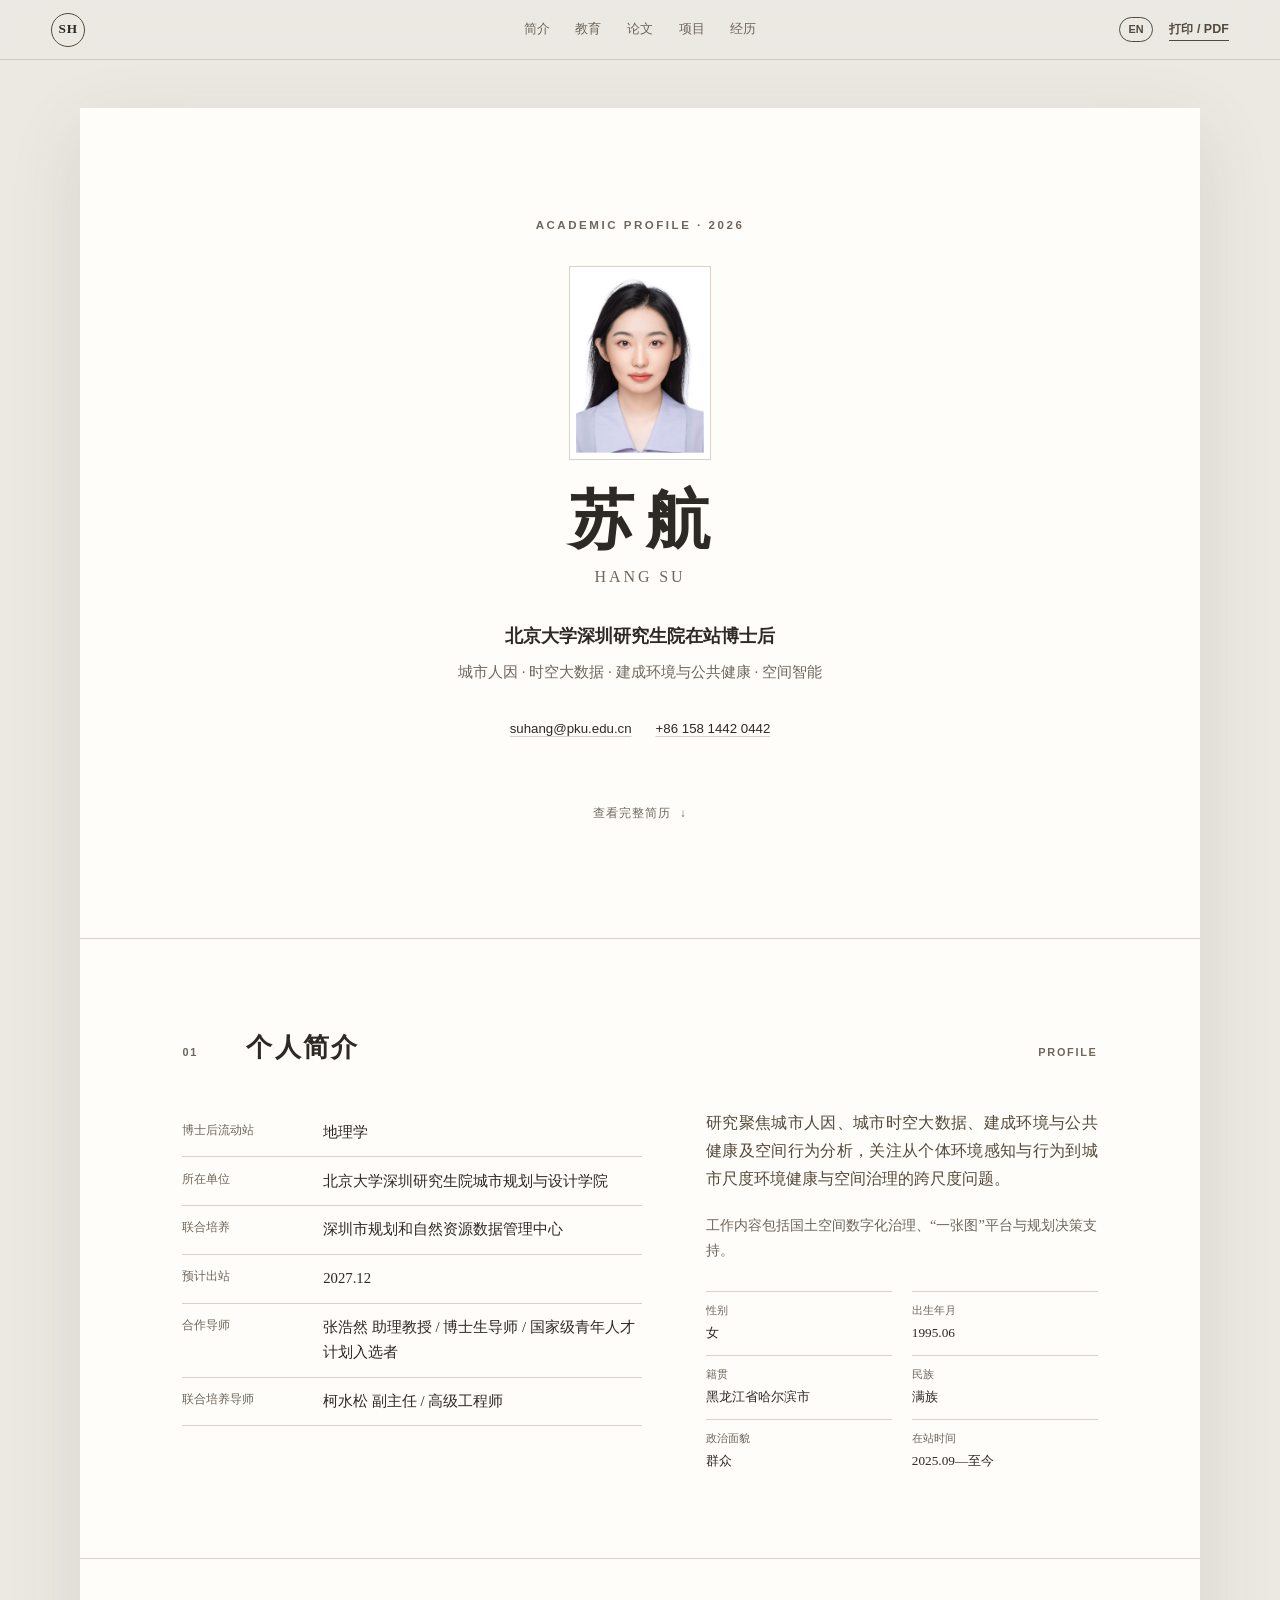
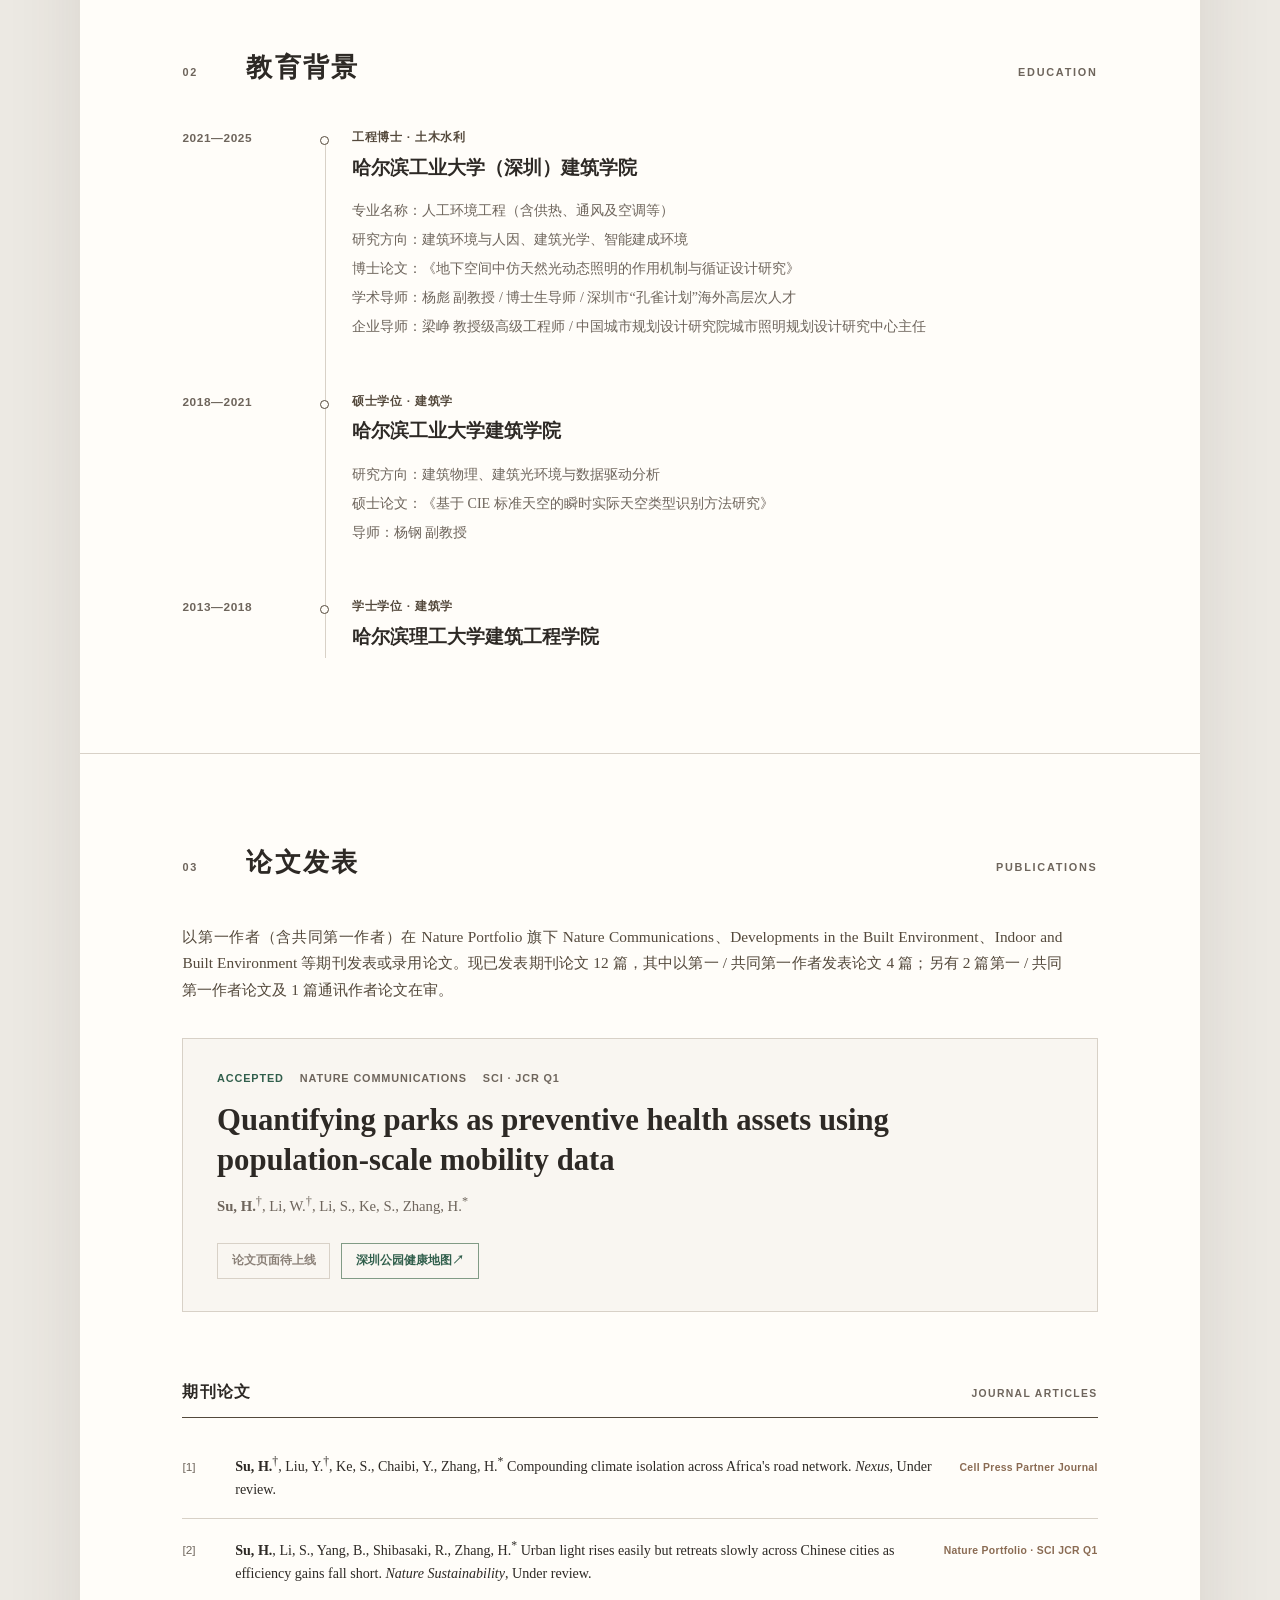
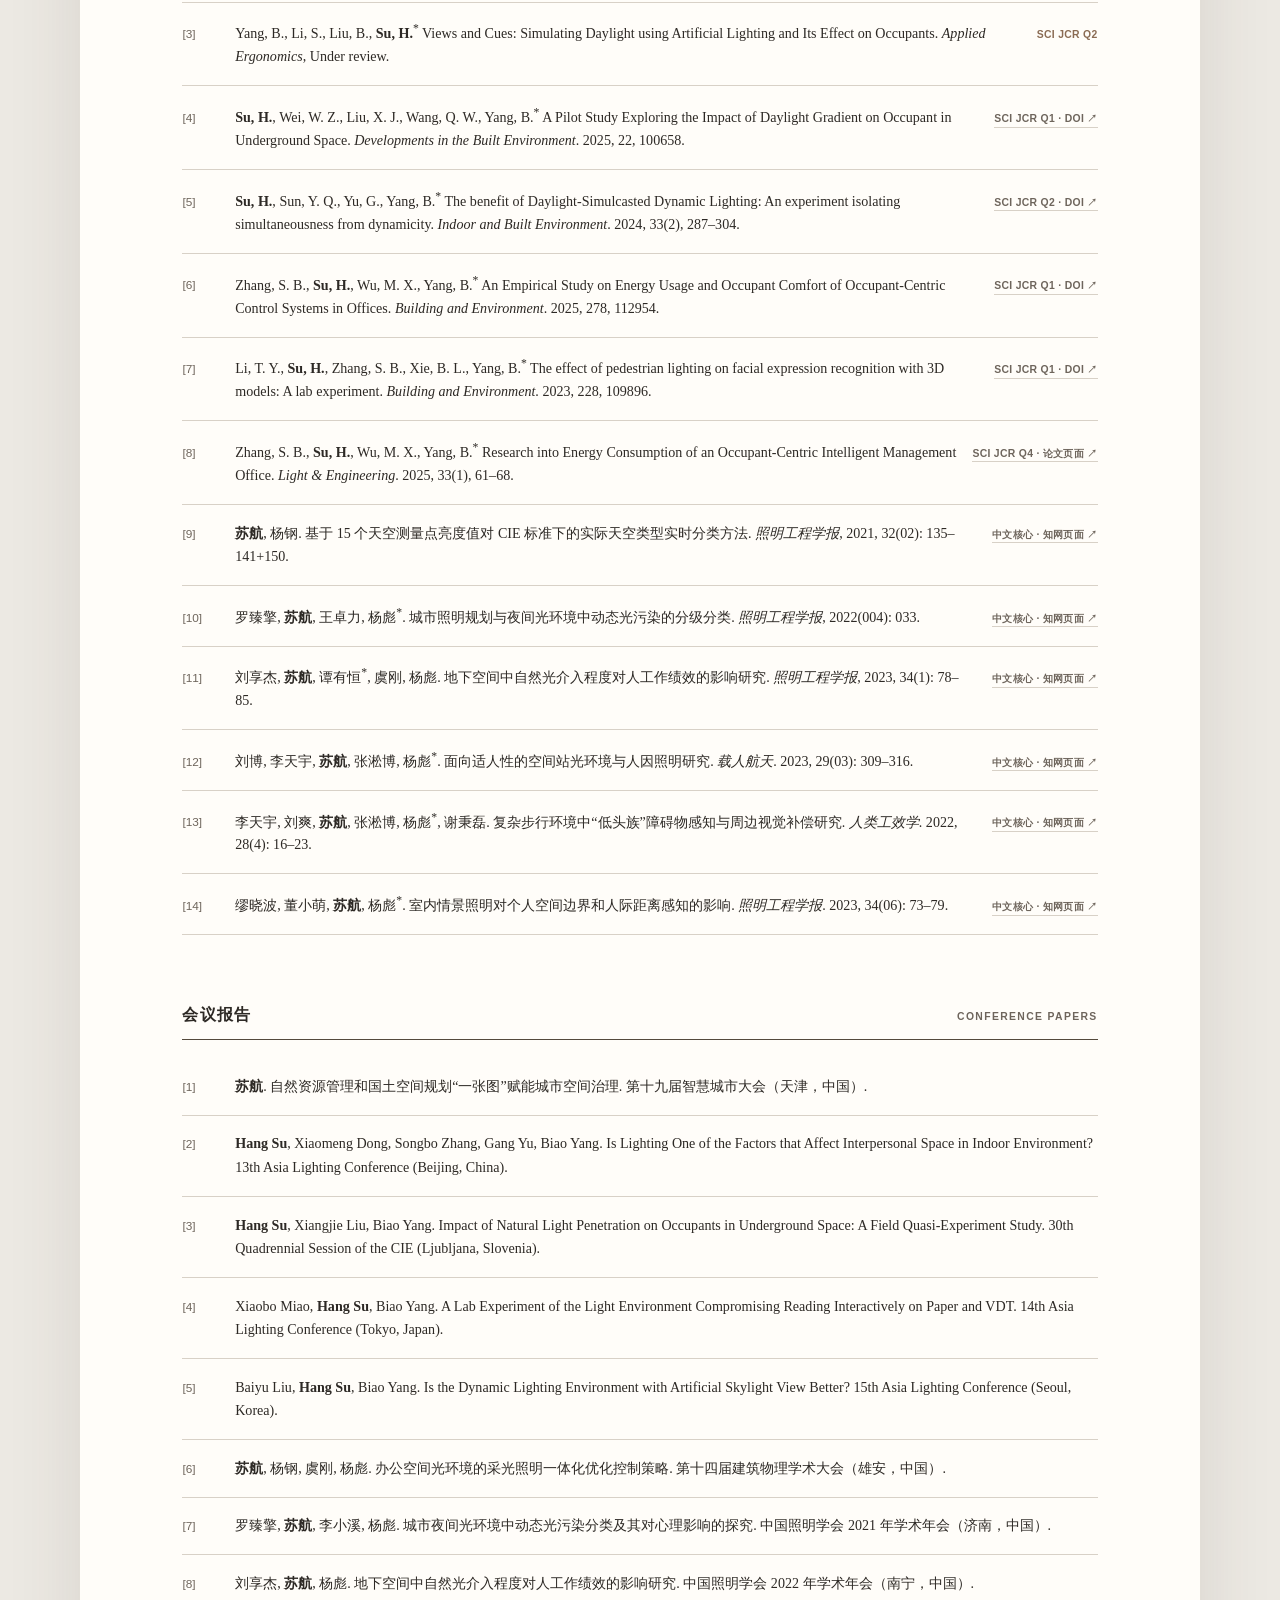
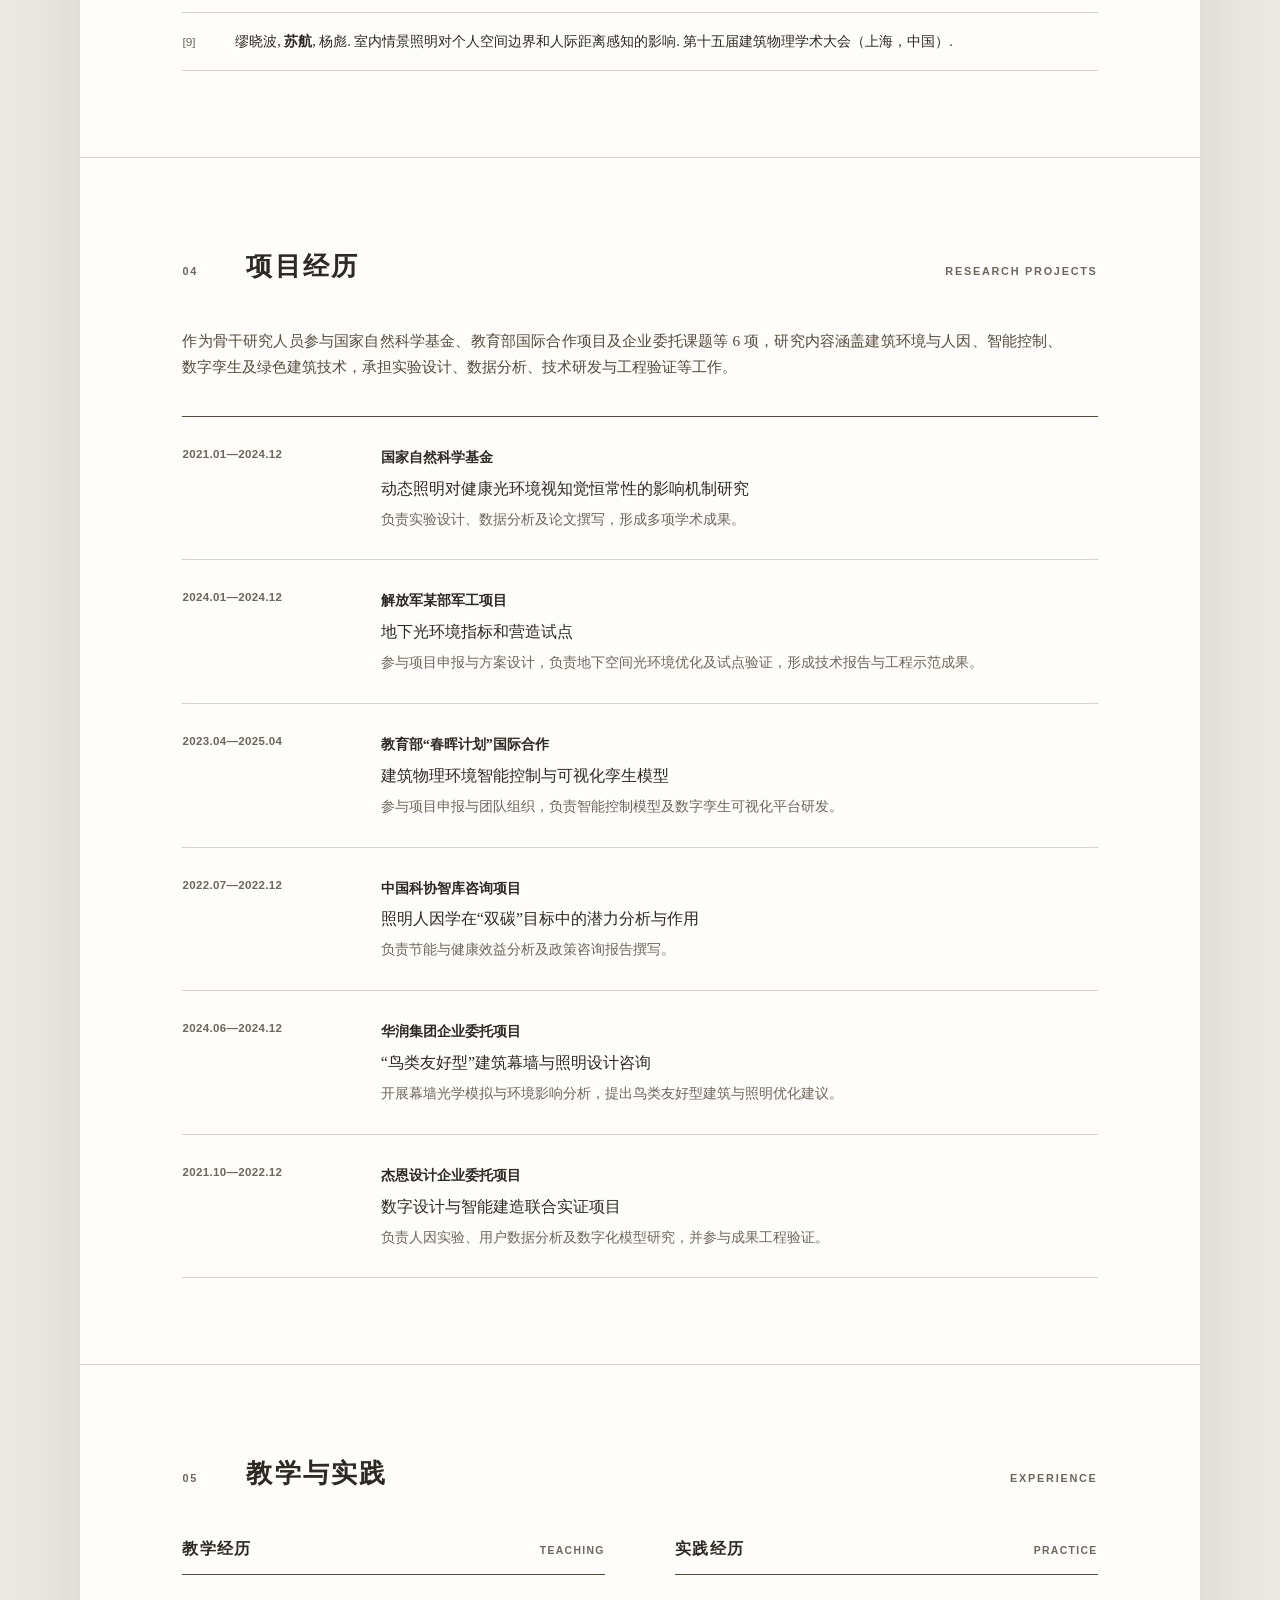
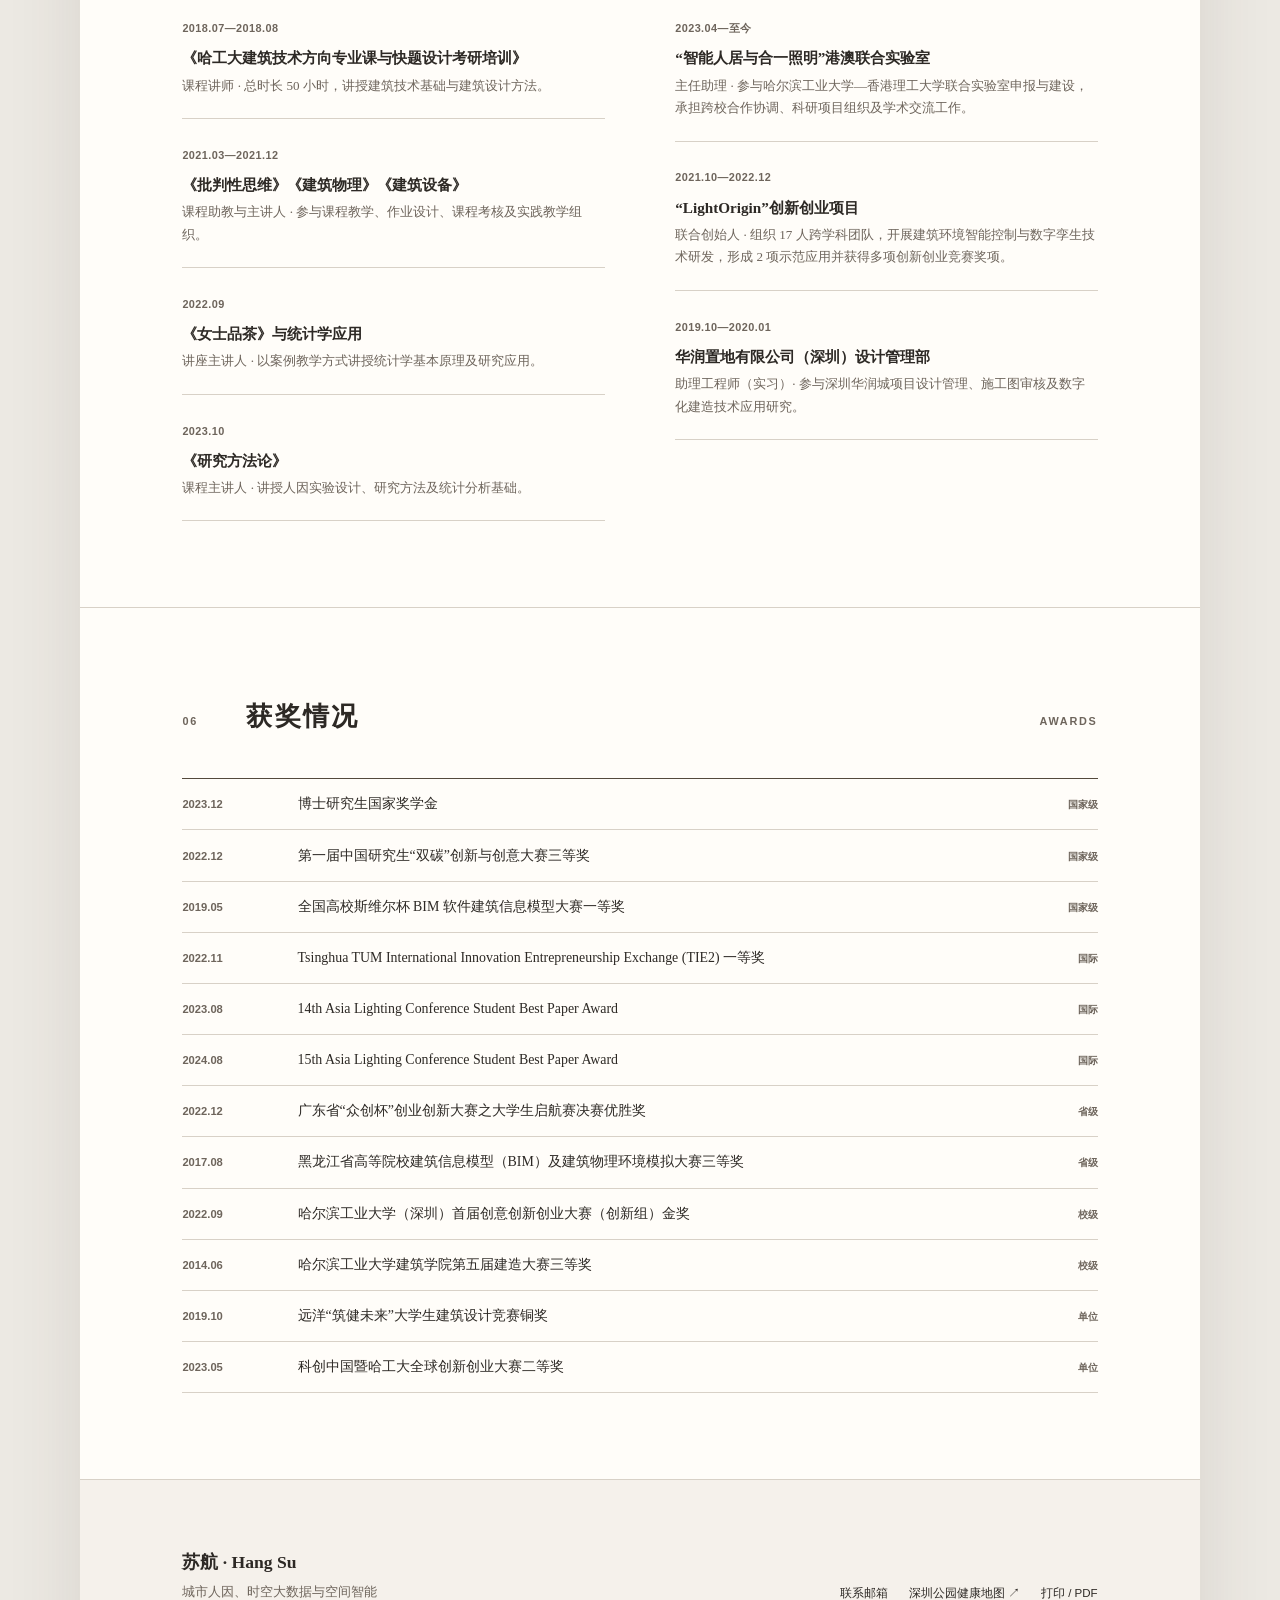
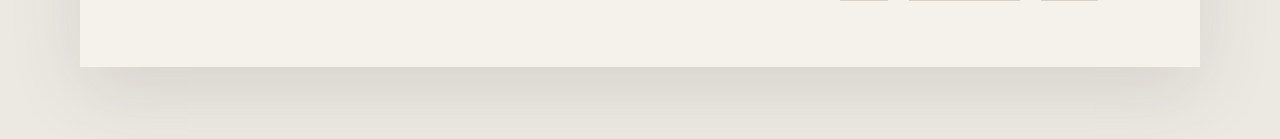
==== index.html @ 28f77ff3 "Publish bilingual academic profile" ====
<!doctype html>
<html lang="zh-CN">
  <head>
    <meta charset="UTF-8" />
    <meta name="viewport" content="width=device-width, initial-scale=1" />
    <meta name="description" content="苏航的学术个人主页，研究方向包括城市人因、时空大数据、建成环境与公共健康、空间行为分析。" />
    <meta name="theme-color" content="#54493c" />
    <meta property="og:type" content="profile" />
    <meta property="og:url" content="https://suh-studio.github.io/suhang-academic-profile/" />
    <meta property="og:title" content="苏航 · 学术个人主页" />
    <meta property="og:description" content="城市人因 · 时空大数据 · 建成环境与公共健康 · 空间智能" />
    <meta property="og:image" content="https://suh-studio.github.io/suhang-academic-profile/og.png" />
    <meta name="twitter:card" content="summary_large_image" />
    <meta name="twitter:title" content="苏航 · 学术个人主页" />
    <meta name="twitter:description" content="城市人因 · 时空大数据 · 建成环境与公共健康 · 空间智能" />
    <meta name="twitter:image" content="https://suh-studio.github.io/suhang-academic-profile/og.png" />
    <title>苏航 · 学术个人主页</title>
    <link rel="icon" href="avatar.jpg" />
    <link rel="alternate" hreflang="zh-CN" href="index.html" />
    <link rel="alternate" hreflang="en" href="en.html" />
    <link rel="stylesheet" href="styles.css" />
  </head>
  <body>
    <a class="skip-link" href="#main-content">跳至主要内容</a>

    <header class="site-header" aria-label="网站导航">
      <a class="wordmark" href="#top" aria-label="返回首页">SH</a>
      <nav class="top-nav" aria-label="主要导航">
        <a href="#profile">简介</a>
        <a href="#education">教育</a>
        <a href="#publications">论文</a>
        <a href="#projects">项目</a>
        <a href="#experience">经历</a>
      </nav>
      <div class="header-actions">
        <a class="language-switch" href="en.html" lang="en" hreflang="en" aria-label="Switch to English">EN</a>
        <button class="print-button" type="button" data-print>打印 / PDF</button>
      </div>
    </header>

    <main class="resume" id="main-content">
      <section class="hero" id="top" aria-labelledby="name">
        <p class="eyebrow">Academic Profile · 2026</p>
        <img class="portrait" src="avatar.jpg" alt="苏航证件照" width="659" height="899" />
        <h1 id="name">苏航</h1>
        <p class="english-name">Hang Su</p>
        <p class="role">北京大学深圳研究生院在站博士后</p>
        <p class="research-line">城市人因 · 时空大数据 · 建成环境与公共健康 · 空间智能</p>
        <div class="contact-row" aria-label="联系方式">
          <a href="mailto:suhang@pku.edu.cn">suhang@pku.edu.cn</a>
          <a href="tel:+8615814420442">+86 158 1442 0442</a>
        </div>
        <a class="scroll-cue" href="#profile">查看完整简历 <span aria-hidden="true">↓</span></a>
      </section>

      <section class="resume-section" id="profile" aria-labelledby="profile-title">
        <div class="section-heading">
          <p>01</p>
          <h2 id="profile-title">个人简介</h2>
          <span>Profile</span>
        </div>
        <div class="profile-grid">
          <dl class="facts">
            <div><dt>博士后流动站</dt><dd>地理学</dd></div>
            <div><dt>所在单位</dt><dd>北京大学深圳研究生院城市规划与设计学院</dd></div>
            <div><dt>联合培养</dt><dd>深圳市规划和自然资源数据管理中心</dd></div>
            <div><dt>预计出站</dt><dd>2027.12</dd></div>
            <div><dt>合作导师</dt><dd>张浩然 助理教授 / 博士生导师 / 国家级青年人才计划入选者</dd></div>
            <div><dt>联合培养导师</dt><dd>柯水松 副主任 / 高级工程师</dd></div>
          </dl>
          <div class="profile-copy">
            <p class="lead-copy">研究聚焦城市人因、城市时空大数据、建成环境与公共健康及空间行为分析，关注从个体环境感知与行为到城市尺度环境健康与空间治理的跨尺度问题。</p>
            <p>工作内容包括国土空间数字化治理、“一张图”平台与规划决策支持。</p>
            <dl class="personal-facts" aria-label="基本信息">
              <div><dt>性别</dt><dd>女</dd></div>
              <div><dt>出生年月</dt><dd>1995.06</dd></div>
              <div><dt>籍贯</dt><dd>黑龙江省哈尔滨市</dd></div>
              <div><dt>民族</dt><dd>满族</dd></div>
              <div><dt>政治面貌</dt><dd>群众</dd></div>
              <div><dt>在站时间</dt><dd>2025.09—至今</dd></div>
            </dl>
          </div>
        </div>
      </section>

      <section class="resume-section" id="education" aria-labelledby="education-title">
        <div class="section-heading">
          <p>02</p>
          <h2 id="education-title">教育背景</h2>
          <span>Education</span>
        </div>
        <div class="timeline">
          <article class="timeline-item">
            <time>2021—2025</time>
            <div>
              <p class="degree">工程博士 · 土木水利</p>
              <h3>哈尔滨工业大学（深圳）建筑学院</h3>
              <p>专业名称：人工环境工程（含供热、通风及空调等）</p>
              <p>研究方向：建筑环境与人因、建筑光学、智能建成环境</p>
              <p>博士论文：《地下空间中仿天然光动态照明的作用机制与循证设计研究》</p>
              <p>学术导师：杨彪 副教授 / 博士生导师 / 深圳市“孔雀计划”海外高层次人才</p>
              <p>企业导师：梁峥 教授级高级工程师 / 中国城市规划设计研究院城市照明规划设计研究中心主任</p>
            </div>
          </article>
          <article class="timeline-item">
            <time>2018—2021</time>
            <div>
              <p class="degree">硕士学位 · 建筑学</p>
              <h3>哈尔滨工业大学建筑学院</h3>
              <p>研究方向：建筑物理、建筑光环境与数据驱动分析</p>
              <p>硕士论文：《基于 CIE 标准天空的瞬时实际天空类型识别方法研究》</p>
              <p>导师：杨钢 副教授</p>
            </div>
          </article>
          <article class="timeline-item">
            <time>2013—2018</time>
            <div>
              <p class="degree">学士学位 · 建筑学</p>
              <h3>哈尔滨理工大学建筑工程学院</h3>
            </div>
          </article>
        </div>
      </section>

      <section class="resume-section featured-section" id="publications" aria-labelledby="publications-title">
        <div class="section-heading">
          <p>03</p>
          <h2 id="publications-title">论文发表</h2>
          <span>Publications</span>
        </div>
        <p class="section-intro">以第一作者（含共同第一作者）在 Nature Portfolio 旗下 Nature Communications、Developments in the Built Environment、Indoor and Built Environment 等期刊发表或录用论文。现已发表期刊论文 12 篇，其中以第一 / 共同第一作者发表论文 4 篇；另有 2 篇第一 / 共同第一作者论文及 1 篇通讯作者论文在审。</p>

        <article class="featured-paper">
          <div class="paper-meta">
            <span class="status">Accepted</span>
            <span>Nature Communications</span>
            <span>SCI · JCR Q1</span>
          </div>
          <h3>Quantifying parks as preventive health assets using population-scale mobility data</h3>
          <p><strong>Su, H.</strong><sup>†</sup>, Li, W.<sup>†</sup>, Li, S., Ke, S., Zhang, H.<sup>*</sup></p>
          <div class="paper-links">
            <span class="paper-link pending" aria-label="论文页面将在正式上线后补充">论文页面待上线</span>
            <a class="paper-link tool-link" href="https://shenzhen-parks-health-map.sh642167141.chatgpt.site/?v=16" target="_blank" rel="noreferrer">深圳公园健康地图 <span aria-hidden="true">↗</span></a>
          </div>
        </article>

        <div class="subsection-heading">
          <h3>期刊论文</h3>
          <span>Journal Articles</span>
        </div>
        <ol class="publication-list">
          <li class="under-review"><p><strong>Su, H.</strong><sup>†</sup>, Liu, Y.<sup>†</sup>, Ke, S., Chaibi, Y., Zhang, H.<sup>*</sup> Compounding climate isolation across Africa's road network. <em>Nexus</em>, Under review.</p><span>Cell Press Partner Journal</span></li>
          <li class="under-review"><p><strong>Su, H.</strong>, Li, S., Yang, B., Shibasaki, R., Zhang, H.<sup>*</sup> Urban light rises easily but retreats slowly across Chinese cities as efficiency gains fall short. <em>Nature Sustainability</em>, Under review.</p><span>Nature Portfolio · SCI JCR Q1</span></li>
          <li class="under-review"><p>Yang, B., Li, S., Liu, B., <strong>Su, H.</strong><sup>*</sup> Views and Cues: Simulating Daylight using Artificial Lighting and Its Effect on Occupants. <em>Applied Ergonomics</em>, Under review.</p><span>SCI JCR Q2</span></li>
          <li><p><strong>Su, H.</strong>, Wei, W. Z., Liu, X. J., Wang, Q. W., Yang, B.<sup>*</sup> A Pilot Study Exploring the Impact of Daylight Gradient on Occupant in Underground Space. <em>Developments in the Built Environment</em>. 2025, 22, 100658.</p><a href="https://doi.org/10.1016/j.dibe.2025.100658" target="_blank" rel="noreferrer" aria-label="打开论文 A Pilot Study Exploring the Impact of Daylight Gradient on Occupant in Underground Space">SCI JCR Q1 · DOI ↗</a></li>
          <li><p><strong>Su, H.</strong>, Sun, Y. Q., Yu, G., Yang, B.<sup>*</sup> The benefit of Daylight-Simulcasted Dynamic Lighting: An experiment isolating simultaneousness from dynamicity. <em>Indoor and Built Environment</em>. 2024, 33(2), 287–304.</p><a href="https://doi.org/10.1177/1420326X231196218" target="_blank" rel="noreferrer" aria-label="打开论文 The benefit of Daylight-Simulcasted Dynamic Lighting">SCI JCR Q2 · DOI ↗</a></li>
          <li><p>Zhang, S. B., <strong>Su, H.</strong>, Wu, M. X., Yang, B.<sup>*</sup> An Empirical Study on Energy Usage and Occupant Comfort of Occupant-Centric Control Systems in Offices. <em>Building and Environment</em>. 2025, 278, 112954.</p><a href="https://doi.org/10.1016/j.buildenv.2025.112954" target="_blank" rel="noreferrer" aria-label="打开论文 An Empirical Study on Energy Usage and Occupant Comfort of Occupant-Centric Control Systems in Offices">SCI JCR Q1 · DOI ↗</a></li>
          <li><p>Li, T. Y., <strong>Su, H.</strong>, Zhang, S. B., Xie, B. L., Yang, B.<sup>*</sup> The effect of pedestrian lighting on facial expression recognition with 3D models: A lab experiment. <em>Building and Environment</em>. 2023, 228, 109896.</p><a href="https://doi.org/10.1016/j.buildenv.2022.109896" target="_blank" rel="noreferrer" aria-label="打开论文 The effect of pedestrian lighting on facial expression recognition with 3D models">SCI JCR Q1 · DOI ↗</a></li>
          <li><p>Zhang, S. B., <strong>Su, H.</strong>, Wu, M. X., Yang, B.<sup>*</sup> Research into Energy Consumption of an Occupant-Centric Intelligent Management Office. <em>Light &amp; Engineering</em>. 2025, 33(1), 61–68.</p><a href="https://l-e-journal.com/en/journals/light-engineering-33-1-2025/research-into-energy-consumption-of-an-occupant-centric-intelligent-management-office-l-e-vol-33-no-/" target="_blank" rel="noreferrer" aria-label="打开论文 Research into Energy Consumption of an Occupant-Centric Intelligent Management Office">SCI JCR Q4 · 论文页面 ↗</a></li>
          <li><p><strong>苏航</strong>, 杨钢. 基于 15 个天空测量点亮度值对 CIE 标准下的实际天空类型实时分类方法. <em>照明工程学报</em>, 2021, 32(02): 135–141+150.</p><a href="https://kns.cnki.net/kcms2/article/abstract?v=VNVtbp4NFXfurnIne7423H5OI9zQAic59F0bE7IqO9NA9csRr6Xll3vAv16Bi0kbunoqWrvvGq1AOeaiAF52XcqZBQmWZb44pz3RwEy-35OFzFbTqtSgRL8VNaGqtA_H2kGLTipWjhd4Tt7ALUxBxCAcvwdeYyjddX-g5DX4a2Af0SNrqcgfAg==" target="_blank" rel="noopener noreferrer">中文核心 · 知网页面 ↗</a></li>
          <li><p>罗臻擎, <strong>苏航</strong>, 王卓力, 杨彪<sup>*</sup>. 城市照明规划与夜间光环境中动态光污染的分级分类. <em>照明工程学报</em>, 2022(004): 033.</p><a href="https://kns.cnki.net/kcms2/article/abstract?v=VNVtbp4NFXfr4fOHbGXUE-zMTnL0_PGDNChBV9jMn8muOqkfnbLgGOPl9nMyND7-KItYrgikcuiXmASmdh1VCzzIGfV5udUpENhQzuCAvT_OvL6wODGk3peEpRyp6F2O1rJnAb_CfVIKn89CzNS6eJ0ND_NC-rfvuBu7awD9iuJ7q1yUCKlgsw==" target="_blank" rel="noopener noreferrer">中文核心 · 知网页面 ↗</a></li>
          <li><p>刘享杰, <strong>苏航</strong>, 谭有恒<sup>*</sup>, 虞刚, 杨彪. 地下空间中自然光介入程度对人工作绩效的影响研究. <em>照明工程学报</em>, 2023, 34(1): 78–85.</p><a href="https://kns.cnki.net/kcms2/article/abstract?v=VNVtbp4NFXdrKNBfHUB5RJ08Do35OtJjjSDA8GTxW3Bx6Ewfqty0XTMDSON48NGnFdRqpDKlVfLhesOGyZJSZKVqVGPB9UxqLaPVUkh67G2-yn4ySIi5BBEPpfl9C0Damz4sgrWhmB7JpnoWtqR9yK__POyPr_0sgxgET6HqZJWVPHpG9106qA==" target="_blank" rel="noopener noreferrer">中文核心 · 知网页面 ↗</a></li>
          <li><p>刘博, 李天宇, <strong>苏航</strong>, 张淞博, 杨彪<sup>*</sup>. 面向适人性的空间站光环境与人因照明研究. <em>载人航天</em>. 2023, 29(03): 309–316.</p><a href="https://kns.cnki.net/kcms2/article/abstract?v=VNVtbp4NFXdN-BiWEH7d4cWfCyIo13e9hZaFNYcULD6Hwx84VYsOGtUBELNZNqeK5ECfXvFIZxI5bja6GFCSQkgMBltUpHrdMcjd09xSrSeg-II0pQIC5aOef40Xul3hdv1RCYLafZZus8PBHS0lmw8jIMKecJx97JRtjBJ8JCas0TB2L5arTg==" target="_blank" rel="noopener noreferrer">中文核心 · 知网页面 ↗</a></li>
          <li><p>李天宇, 刘爽, <strong>苏航</strong>, 张淞博, 杨彪<sup>*</sup>, 谢秉磊. 复杂步行环境中“低头族”障碍物感知与周边视觉补偿研究. <em>人类工效学</em>. 2022, 28(4): 16–23.</p><a href="https://kns.cnki.net/kcms2/article/abstract?v=VNVtbp4NFXfmydnyLj5IcsSSqhGi1QIcYWcb0F1O-6-qXykd2ZlcVRjNHTEtUVWp1l-FF8xeMB0_hou8rLTT-AyG5hA3yDfKB_SM4vTWkcg_5OTxnJ4LAqpLGNp8nEJ7Mac9sP4C_Eeqgge1KsqD5U83IwOxzTxA5jOmnRq8mWShq4iDnO2tYQ==" target="_blank" rel="noopener noreferrer">中文核心 · 知网页面 ↗</a></li>
          <li><p>缪晓波, 董小萌, <strong>苏航</strong>, 杨彪<sup>*</sup>. 室内情景照明对个人空间边界和人际距离感知的影响. <em>照明工程学报</em>. 2023, 34(06): 73–79.</p><a href="https://kns.cnki.net/kcms2/article/abstract?v=VNVtbp4NFXf3hC8ZVsqSzTwZswxgdEh5EsIYyjipLEKesmQN6jOApqXuOxR2EsY09nNX4BzGL44guPXQIx3kdn-ncbWDe698e96osIXWZhXPGfpPKLQ4UQTEPQO798B_issTKfvc6l2QGhTRR6YbQtMwcrQ8Z5yiG2QOP7fLPI-JTDC2T3HDqw==" target="_blank" rel="noopener noreferrer">中文核心 · 知网页面 ↗</a></li>
        </ol>

        <div class="subsection-heading">
          <h3>会议报告</h3>
          <span>Conference Papers</span>
        </div>
        <ol class="publication-list compact-list">
          <li><p><strong>苏航</strong>. 自然资源管理和国土空间规划“一张图”赋能城市空间治理. 第十九届智慧城市大会（天津，中国）.</p></li>
          <li><p><strong>Hang Su</strong>, Xiaomeng Dong, Songbo Zhang, Gang Yu, Biao Yang. Is Lighting One of the Factors that Affect Interpersonal Space in Indoor Environment? 13th Asia Lighting Conference (Beijing, China).</p></li>
          <li><p><strong>Hang Su</strong>, Xiangjie Liu, Biao Yang. Impact of Natural Light Penetration on Occupants in Underground Space: A Field Quasi-Experiment Study. 30th Quadrennial Session of the CIE (Ljubljana, Slovenia).</p></li>
          <li><p>Xiaobo Miao, <strong>Hang Su</strong>, Biao Yang. A Lab Experiment of the Light Environment Compromising Reading Interactively on Paper and VDT. 14th Asia Lighting Conference (Tokyo, Japan).</p></li>
          <li><p>Baiyu Liu, <strong>Hang Su</strong>, Biao Yang. Is the Dynamic Lighting Environment with Artificial Skylight View Better? 15th Asia Lighting Conference (Seoul, Korea).</p></li>
          <li><p><strong>苏航</strong>, 杨钢, 虞刚, 杨彪. 办公空间光环境的采光照明一体化优化控制策略. 第十四届建筑物理学术大会（雄安，中国）.</p></li>
          <li><p>罗臻擎, <strong>苏航</strong>, 李小溪, 杨彪. 城市夜间光环境中动态光污染分类及其对心理影响的探究. 中国照明学会 2021 年学术年会（济南，中国）.</p></li>
          <li><p>刘享杰, <strong>苏航</strong>, 杨彪. 地下空间中自然光介入程度对人工作绩效的影响研究. 中国照明学会 2022 年学术年会（南宁，中国）.</p></li>
          <li><p>缪晓波, <strong>苏航</strong>, 杨彪. 室内情景照明对个人空间边界和人际距离感知的影响. 第十五届建筑物理学术大会（上海，中国）.</p></li>
        </ol>
      </section>

      <section class="resume-section" id="projects" aria-labelledby="projects-title">
        <div class="section-heading">
          <p>04</p>
          <h2 id="projects-title">项目经历</h2>
          <span>Research Projects</span>
        </div>
        <p class="section-intro">作为骨干研究人员参与国家自然科学基金、教育部国际合作项目及企业委托课题等 6 项，研究内容涵盖建筑环境与人因、智能控制、数字孪生及绿色建筑技术，承担实验设计、数据分析、技术研发与工程验证等工作。</p>
        <div class="project-list">
          <article><time>2021.01—2024.12</time><div><h3>国家自然科学基金</h3><p class="project-name">动态照明对健康光环境视知觉恒常性的影响机制研究</p><p>负责实验设计、数据分析及论文撰写，形成多项学术成果。</p></div></article>
          <article><time>2024.01—2024.12</time><div><h3>解放军某部军工项目</h3><p class="project-name">地下光环境指标和营造试点</p><p>参与项目申报与方案设计，负责地下空间光环境优化及试点验证，形成技术报告与工程示范成果。</p></div></article>
          <article><time>2023.04—2025.04</time><div><h3>教育部“春晖计划”国际合作</h3><p class="project-name">建筑物理环境智能控制与可视化孪生模型</p><p>参与项目申报与团队组织，负责智能控制模型及数字孪生可视化平台研发。</p></div></article>
          <article><time>2022.07—2022.12</time><div><h3>中国科协智库咨询项目</h3><p class="project-name">照明人因学在“双碳”目标中的潜力分析与作用</p><p>负责节能与健康效益分析及政策咨询报告撰写。</p></div></article>
          <article><time>2024.06—2024.12</time><div><h3>华润集团企业委托项目</h3><p class="project-name">“鸟类友好型”建筑幕墙与照明设计咨询</p><p>开展幕墙光学模拟与环境影响分析，提出鸟类友好型建筑与照明优化建议。</p></div></article>
          <article><time>2021.10—2022.12</time><div><h3>杰恩设计企业委托项目</h3><p class="project-name">数字设计与智能建造联合实证项目</p><p>负责人因实验、用户数据分析及数字化模型研究，并参与成果工程验证。</p></div></article>
        </div>
      </section>

      <section class="resume-section" id="experience" aria-labelledby="experience-title">
        <div class="section-heading">
          <p>05</p>
          <h2 id="experience-title">教学与实践</h2>
          <span>Experience</span>
        </div>
        <div class="dual-column">
          <div>
            <div class="subsection-heading first-heading"><h3>教学经历</h3><span>Teaching</span></div>
            <div class="experience-list">
              <article><time>2018.07—2018.08</time><h4>《哈工大建筑技术方向专业课与快题设计考研培训》</h4><p>课程讲师 · 总时长 50 小时，讲授建筑技术基础与建筑设计方法。</p></article>
              <article><time>2021.03—2021.12</time><h4>《批判性思维》《建筑物理》《建筑设备》</h4><p>课程助教与主讲人 · 参与课程教学、作业设计、课程考核及实践教学组织。</p></article>
              <article><time>2022.09</time><h4>《女士品茶》与统计学应用</h4><p>讲座主讲人 · 以案例教学方式讲授统计学基本原理及研究应用。</p></article>
              <article><time>2023.10</time><h4>《研究方法论》</h4><p>课程主讲人 · 讲授人因实验设计、研究方法及统计分析基础。</p></article>
            </div>
          </div>
          <div>
            <div class="subsection-heading first-heading"><h3>实践经历</h3><span>Practice</span></div>
            <div class="experience-list">
              <article><time>2023.04—至今</time><h4>“智能人居与合一照明”港澳联合实验室</h4><p>主任助理 · 参与哈尔滨工业大学—香港理工大学联合实验室申报与建设，承担跨校合作协调、科研项目组织及学术交流工作。</p></article>
              <article><time>2021.10—2022.12</time><h4>“LightOrigin”创新创业项目</h4><p>联合创始人 · 组织 17 人跨学科团队，开展建筑环境智能控制与数字孪生技术研发，形成 2 项示范应用并获得多项创新创业竞赛奖项。</p></article>
              <article><time>2019.10—2020.01</time><h4>华润置地有限公司（深圳）设计管理部</h4><p>助理工程师（实习）· 参与深圳华润城项目设计管理、施工图审核及数字化建造技术应用研究。</p></article>
            </div>
          </div>
        </div>
      </section>

      <section class="resume-section" id="awards" aria-labelledby="awards-title">
        <div class="section-heading">
          <p>06</p>
          <h2 id="awards-title">获奖情况</h2>
          <span>Awards</span>
        </div>
        <ol class="awards-list">
          <li><time>2023.12</time><p>博士研究生国家奖学金</p><span>国家级</span></li>
          <li><time>2022.12</time><p>第一届中国研究生“双碳”创新与创意大赛三等奖</p><span>国家级</span></li>
          <li><time>2019.05</time><p>全国高校斯维尔杯 BIM 软件建筑信息模型大赛一等奖</p><span>国家级</span></li>
          <li><time>2022.11</time><p>Tsinghua TUM International Innovation Entrepreneurship Exchange (TIE2) 一等奖</p><span>国际</span></li>
          <li><time>2023.08</time><p>14th Asia Lighting Conference Student Best Paper Award</p><span>国际</span></li>
          <li><time>2024.08</time><p>15th Asia Lighting Conference Student Best Paper Award</p><span>国际</span></li>
          <li><time>2022.12</time><p>广东省“众创杯”创业创新大赛之大学生启航赛决赛优胜奖</p><span>省级</span></li>
          <li><time>2017.08</time><p>黑龙江省高等院校建筑信息模型（BIM）及建筑物理环境模拟大赛三等奖</p><span>省级</span></li>
          <li><time>2022.09</time><p>哈尔滨工业大学（深圳）首届创意创新创业大赛（创新组）金奖</p><span>校级</span></li>
          <li><time>2014.06</time><p>哈尔滨工业大学建筑学院第五届建造大赛三等奖</p><span>校级</span></li>
          <li><time>2019.10</time><p>远洋“筑健未来”大学生建筑设计竞赛铜奖</p><span>单位</span></li>
          <li><time>2023.05</time><p>科创中国暨哈工大全球创新创业大赛二等奖</p><span>单位</span></li>
        </ol>
      </section>

      <footer class="resume-footer">
        <div>
          <p class="footer-name">苏航 · Hang Su</p>
          <p>城市人因、时空大数据与空间智能</p>
        </div>
        <div class="footer-links">
          <a href="mailto:suhang@pku.edu.cn">联系邮箱</a>
          <a href="https://shenzhen-parks-health-map.sh642167141.chatgpt.site/?v=16" target="_blank" rel="noreferrer">深圳公园健康地图 ↗</a>
          <button type="button" data-print>打印 / PDF</button>
        </div>
      </footer>
    </main>

    <script>
      document.querySelectorAll("[data-print]").forEach((button) => {
        button.addEventListener("click", () => window.print());
      });
    </script>
  </body>
</html>
---- styles.css ----
:root {
  color-scheme: light;
  --ink: #2d2925;
  --muted: #6e655c;
  --accent: #54493c;
  --accent-soft: #eee9e2;
  --paper: #fffdf9;
  --canvas: #ece9e3;
  --line: #d8d1c7;
  --serif: "Songti SC", "STSong", "Noto Serif CJK SC", "Times New Roman", serif;
  --sans: -apple-system, BlinkMacSystemFont, "Segoe UI", "PingFang SC", "Microsoft YaHei", sans-serif;
}

* { box-sizing: border-box; }
html { scroll-behavior: smooth; }
body {
  margin: 0;
  background: var(--canvas);
  color: var(--ink);
  font-family: var(--serif);
  line-height: 1.72;
  text-rendering: optimizeLegibility;
}
a { color: inherit; }
button, a { -webkit-tap-highlight-color: transparent; }
::selection { background: #d8cfc2; color: var(--ink); }
.skip-link {
  position: fixed;
  left: 1rem;
  top: -4rem;
  z-index: 100;
  padding: .65rem 1rem;
  background: var(--ink);
  color: white;
  font-family: var(--sans);
  text-decoration: none;
}
.skip-link:focus { top: 1rem; }

.site-header {
  position: sticky;
  top: 0;
  z-index: 20;
  display: grid;
  grid-template-columns: 1fr auto 1fr;
  align-items: center;
  min-height: 60px;
  padding: 0 4vw;
  border-bottom: 1px solid rgba(84, 73, 60, .18);
  background: rgba(236, 233, 227, .9);
  backdrop-filter: blur(16px);
  font-family: var(--sans);
}
.wordmark {
  justify-self: start;
  display: grid;
  place-items: center;
  width: 34px;
  height: 34px;
  border: 1px solid var(--accent);
  border-radius: 50%;
  text-decoration: none;
  font-family: var(--serif);
  font-size: .83rem;
  font-weight: 700;
  letter-spacing: .06em;
}
.top-nav { display: flex; gap: 1.6rem; }
.top-nav a {
  color: var(--muted);
  font-size: .82rem;
  text-decoration: none;
}
.top-nav a:hover, .top-nav a:focus-visible { color: var(--ink); }
.header-actions {
  justify-self: end;
  display: flex;
  align-items: center;
  gap: 1rem;
}
.language-switch {
  min-width: 2.1rem;
  border: 1px solid var(--accent);
  border-radius: 999px;
  padding: .38rem .55rem;
  color: var(--accent);
  font: 700 .68rem/1 var(--sans);
  text-align: center;
  text-decoration: none;
}
.language-switch:hover, .language-switch:focus-visible { background: var(--accent); color: white; }
.print-button {
  border: 0;
  border-bottom: 1px solid var(--accent);
  padding: .3rem 0;
  background: transparent;
  color: var(--accent);
  cursor: pointer;
  font: 600 .78rem/1 var(--sans);
}

.resume {
  width: min(1120px, calc(100% - 40px));
  margin: 48px auto 72px;
  background: var(--paper);
  box-shadow: 0 24px 70px rgba(62, 53, 43, .12);
}
.hero {
  min-height: 830px;
  display: flex;
  flex-direction: column;
  align-items: center;
  justify-content: center;
  padding: 84px 8vw 92px;
  text-align: center;
}
.eyebrow {
  margin: 0 0 2.1rem;
  color: var(--muted);
  font: 600 .72rem/1.2 var(--sans);
  letter-spacing: .22em;
  text-transform: uppercase;
}
.portrait {
  width: 142px;
  height: 194px;
  object-fit: cover;
  object-position: center top;
  border: 1px solid var(--line);
}
h1 {
  margin: 1.8rem 0 0;
  font-size: clamp(2.6rem, 5vw, 4.4rem);
  font-weight: 600;
  line-height: 1;
  letter-spacing: .18em;
  text-indent: .18em;
}
.english-name {
  margin: .65rem 0 1.9rem;
  color: var(--muted);
  font-size: 1rem;
  letter-spacing: .18em;
  text-transform: uppercase;
}
.role { margin: 0; font-size: 1.15rem; font-weight: 700; }
.research-line { margin: .4rem 0 0; color: var(--muted); font-size: .95rem; }
.contact-row {
  display: flex;
  flex-wrap: wrap;
  justify-content: center;
  gap: .45rem 1.5rem;
  margin-top: 2rem;
  font-family: var(--sans);
  font-size: .83rem;
}
.contact-row a { text-decoration-color: var(--line); text-underline-offset: .24em; }
.scroll-cue {
  margin-top: 4.2rem;
  color: var(--muted);
  font: 500 .72rem/1 var(--sans);
  letter-spacing: .08em;
  text-decoration: none;
}
.scroll-cue span { display: inline-block; margin-left: .35rem; }

.resume-section { padding: 86px clamp(28px, 8vw, 112px); border-top: 1px solid var(--line); }
.section-heading {
  display: grid;
  grid-template-columns: 3rem 1fr auto;
  align-items: baseline;
  gap: 1rem;
  margin-bottom: 2.4rem;
}
.section-heading p, .section-heading span {
  margin: 0;
  color: var(--muted);
  font: 600 .68rem/1 var(--sans);
  letter-spacing: .16em;
  text-transform: uppercase;
}
.section-heading h2 { margin: 0; font-size: 1.65rem; font-weight: 600; letter-spacing: .08em; }
.profile-grid { display: grid; grid-template-columns: minmax(0, 1.08fr) minmax(260px, .92fr); gap: 5vw; align-items: start; }
.facts { margin: 0; }
.facts div { display: grid; grid-template-columns: 7.5rem 1fr; gap: 1.3rem; padding: .7rem 0; border-bottom: 1px solid var(--line); }
.facts dt { color: var(--muted); font: 500 .78rem/1.7 var(--sans); }
.facts dd { margin: 0; font-size: .92rem; }
.lead-copy { margin: 0; color: var(--accent); font-size: 1.03rem; text-align: justify; }
.profile-copy > p:not(.lead-copy) { margin: 1.2rem 0 0; color: var(--muted); font-size: .9rem; }
.personal-facts { display: grid; grid-template-columns: 1fr 1fr; gap: .65rem 1.25rem; margin: 1.8rem 0 0; }
.personal-facts div { border-top: 1px solid var(--line); padding-top: .6rem; }
.personal-facts dt { color: var(--muted); font: 500 .7rem/1.5 var(--sans); }
.personal-facts dd { margin: .2rem 0 0; font-size: .83rem; }

.timeline { position: relative; }
.timeline::before { content: ""; position: absolute; top: .55rem; bottom: .55rem; left: 8.9rem; width: 1px; background: var(--line); }
.timeline-item { display: grid; grid-template-columns: 7.2rem 1fr; gap: 3.4rem; position: relative; padding: 0 0 3.1rem; }
.timeline-item:last-child { padding-bottom: 0; }
.timeline-item::before { content: ""; position: absolute; top: .45rem; left: 8.62rem; width: 7px; height: 7px; border: 1px solid var(--accent); border-radius: 50%; background: var(--paper); }
.timeline-item time { color: var(--muted); font: 600 .74rem/1.6 var(--sans); letter-spacing: .05em; }
.timeline-item h3 { margin: .15rem 0 .9rem; font-size: 1.16rem; font-weight: 600; }
.timeline-item p { margin: .3rem 0; color: var(--muted); font-size: .88rem; }
.timeline-item .degree { margin-top: 0; color: var(--accent); font: 700 .74rem/1.5 var(--sans); letter-spacing: .06em; }

.section-intro { max-width: 880px; margin: 0 0 2.2rem; color: var(--accent); font-size: .96rem; text-align: justify; }

.featured-paper {
  position: relative;
  padding: 2rem 2.1rem;
  border: 1px solid var(--line);
  background: #f9f6f1;
}
.paper-meta { display: flex; flex-wrap: wrap; gap: .55rem 1rem; color: var(--muted); font: 600 .68rem/1.3 var(--sans); letter-spacing: .08em; text-transform: uppercase; }
.status { color: #315f4c; }
.featured-paper h3 { max-width: 820px; margin: 1rem 0 .7rem; font-size: clamp(1.35rem, 2.4vw, 2rem); line-height: 1.28; font-weight: 600; }
.featured-paper > p { margin: 0; color: var(--muted); font-size: .92rem; }
.paper-links { display: flex; flex-wrap: wrap; gap: .7rem; margin-top: 1.5rem; }
.paper-link {
  display: inline-flex;
  align-items: center;
  min-height: 36px;
  padding: .55rem .85rem;
  border: 1px solid var(--line);
  font: 600 .74rem/1 var(--sans);
  text-decoration: none;
}
.paper-link:not(.pending):hover, .paper-link:not(.pending):focus-visible { border-color: var(--accent); background: var(--accent); color: white; }
.paper-link.pending { color: #8b8178; }
.tool-link { border-color: #819b85; color: #315f4c; }

.subsection-heading { display: flex; align-items: baseline; justify-content: space-between; gap: 1rem; margin: 4.1rem 0 1.1rem; padding-bottom: .7rem; border-bottom: 1px solid var(--accent); }
.subsection-heading h3 { margin: 0; font-size: 1rem; letter-spacing: .08em; }
.subsection-heading span { color: var(--muted); font: 600 .65rem/1 var(--sans); letter-spacing: .13em; text-transform: uppercase; }
.subsection-heading.first-heading { margin-top: 0; }
.publication-list { margin: 0; padding: 0; list-style: none; counter-reset: publication; }
.publication-list li { counter-increment: publication; display: grid; grid-template-columns: 2.3rem 1fr auto; gap: .8rem 1rem; align-items: baseline; padding: 1.05rem 0; border-bottom: 1px solid var(--line); }
.publication-list li::before { content: "[" counter(publication) "]"; color: var(--muted); font: 500 .74rem/1.55 var(--sans); }
.publication-list p { margin: 0; font-size: .88rem; line-height: 1.65; }
.publication-list a, .publication-list li > span { white-space: nowrap; color: var(--muted); font: 600 .65rem/1.5 var(--sans); letter-spacing: .03em; text-decoration: none; }
.publication-list a { border-bottom: 1px solid var(--line); }
.publication-list a:hover, .publication-list a:focus-visible { color: var(--accent); border-color: var(--accent); }
.publication-list .under-review > span { color: #8a6b53; }
.compact-list li { grid-template-columns: 2.3rem 1fr; }

.project-list { border-top: 1px solid var(--accent); }
.project-list article { display: grid; grid-template-columns: 10rem 1fr; gap: 2.4rem; padding: 1.75rem 0; border-bottom: 1px solid var(--line); }
.project-list time { color: var(--muted); font: 600 .72rem/1.7 var(--sans); letter-spacing: .03em; }
.project-list h3 { margin: 0; font-size: .88rem; font-weight: 600; }
.project-list p { margin: .35rem 0 0; color: var(--muted); font-size: .86rem; }
.project-list .project-name { color: var(--ink); font-size: 1rem; }

.dual-column { display: grid; grid-template-columns: 1fr 1fr; gap: 5.5vw; }
.experience-list article { padding: 1.3rem 0; border-bottom: 1px solid var(--line); }
.experience-list time { color: var(--muted); font: 600 .68rem/1.5 var(--sans); letter-spacing: .04em; }
.experience-list h4 { margin: .35rem 0 .3rem; font-size: .95rem; line-height: 1.55; }
.experience-list p { margin: 0; color: var(--muted); font-size: .82rem; }

.awards-list { margin: 0; padding: 0; list-style: none; border-top: 1px solid var(--accent); }
.awards-list li { display: grid; grid-template-columns: 6.2rem 1fr auto; gap: 1rem; align-items: baseline; padding: .82rem 0; border-bottom: 1px solid var(--line); }
.awards-list time { color: var(--muted); font: 600 .7rem/1.5 var(--sans); }
.awards-list p { margin: 0; font-size: .87rem; }
.awards-list span { color: var(--muted); font: 600 .65rem/1.5 var(--sans); }

.resume-footer { display: flex; justify-content: space-between; gap: 2rem; align-items: flex-end; padding: 64px clamp(28px, 8vw, 112px); border-top: 1px solid var(--line); background: #f5f1eb; }
.resume-footer p { margin: .2rem 0 0; color: var(--muted); font-size: .82rem; }
.resume-footer .footer-name { color: var(--ink); font-size: 1.1rem; font-weight: 600; }
.footer-links { display: flex; flex-wrap: wrap; justify-content: flex-end; gap: .9rem 1.3rem; font-family: var(--sans); font-size: .72rem; }
.footer-links a { text-decoration-color: var(--line); text-underline-offset: .25em; }
.footer-links button { border: 0; padding: 0; background: transparent; color: var(--ink); cursor: pointer; font: inherit; text-decoration: underline; text-decoration-color: var(--line); text-underline-offset: .25em; }

@media (max-width: 720px) {
  .site-header { grid-template-columns: 1fr auto; padding: 0 18px; }
  .top-nav { display: none; }
  .resume { width: 100%; margin: 0; box-shadow: none; }
  .hero { min-height: calc(100svh - 60px); padding: 58px 24px 66px; }
  .portrait { width: 116px; height: 158px; }
  .resume-section { padding: 64px 24px; }
  .section-heading { grid-template-columns: 2.1rem 1fr; }
  .section-heading span { display: none; }
  .profile-grid { grid-template-columns: 1fr; gap: 2rem; }
  .facts div { grid-template-columns: 6.5rem 1fr; }
  .featured-paper { padding: 1.35rem; }
  .personal-facts { grid-template-columns: 1fr 1fr; }
  .timeline::before { left: .25rem; }
  .timeline-item { grid-template-columns: 1fr; gap: .5rem; padding-left: 1.8rem; }
  .timeline-item::before { left: 0; }
  .publication-list li, .compact-list li { grid-template-columns: 1.8rem 1fr; }
  .publication-list a, .publication-list li > span { grid-column: 2; justify-self: start; white-space: normal; }
  .project-list article { grid-template-columns: 1fr; gap: .35rem; }
  .dual-column { grid-template-columns: 1fr; gap: 4rem; }
  .awards-list li { grid-template-columns: 5rem 1fr; }
  .awards-list span { grid-column: 2; }
  .resume-footer { display: block; }
  .footer-links { justify-content: flex-start; margin-top: 1.8rem; }
}

@media print {
  @page { size: A4; margin: 16mm 18mm; }
  body { background: white; color: #000; }
  .site-header, .skip-link { display: none !important; }
  .resume { width: auto; margin: 0; box-shadow: none; background: white; }
  .hero { min-height: 250mm; padding: 18mm 0; break-after: page; }
  .resume-section { padding: 12mm 0; border-top: 1px solid #aaa; }
  .featured-paper { background: white; break-inside: avoid; }
  .paper-link { color: #000; }
  .scroll-cue, .footer-links button { display: none; }
  .timeline-item, .project-list article, .experience-list article, .awards-list li, .publication-list li { break-inside: avoid; }
  .resume-footer { padding: 12mm 0; background: white; }
}
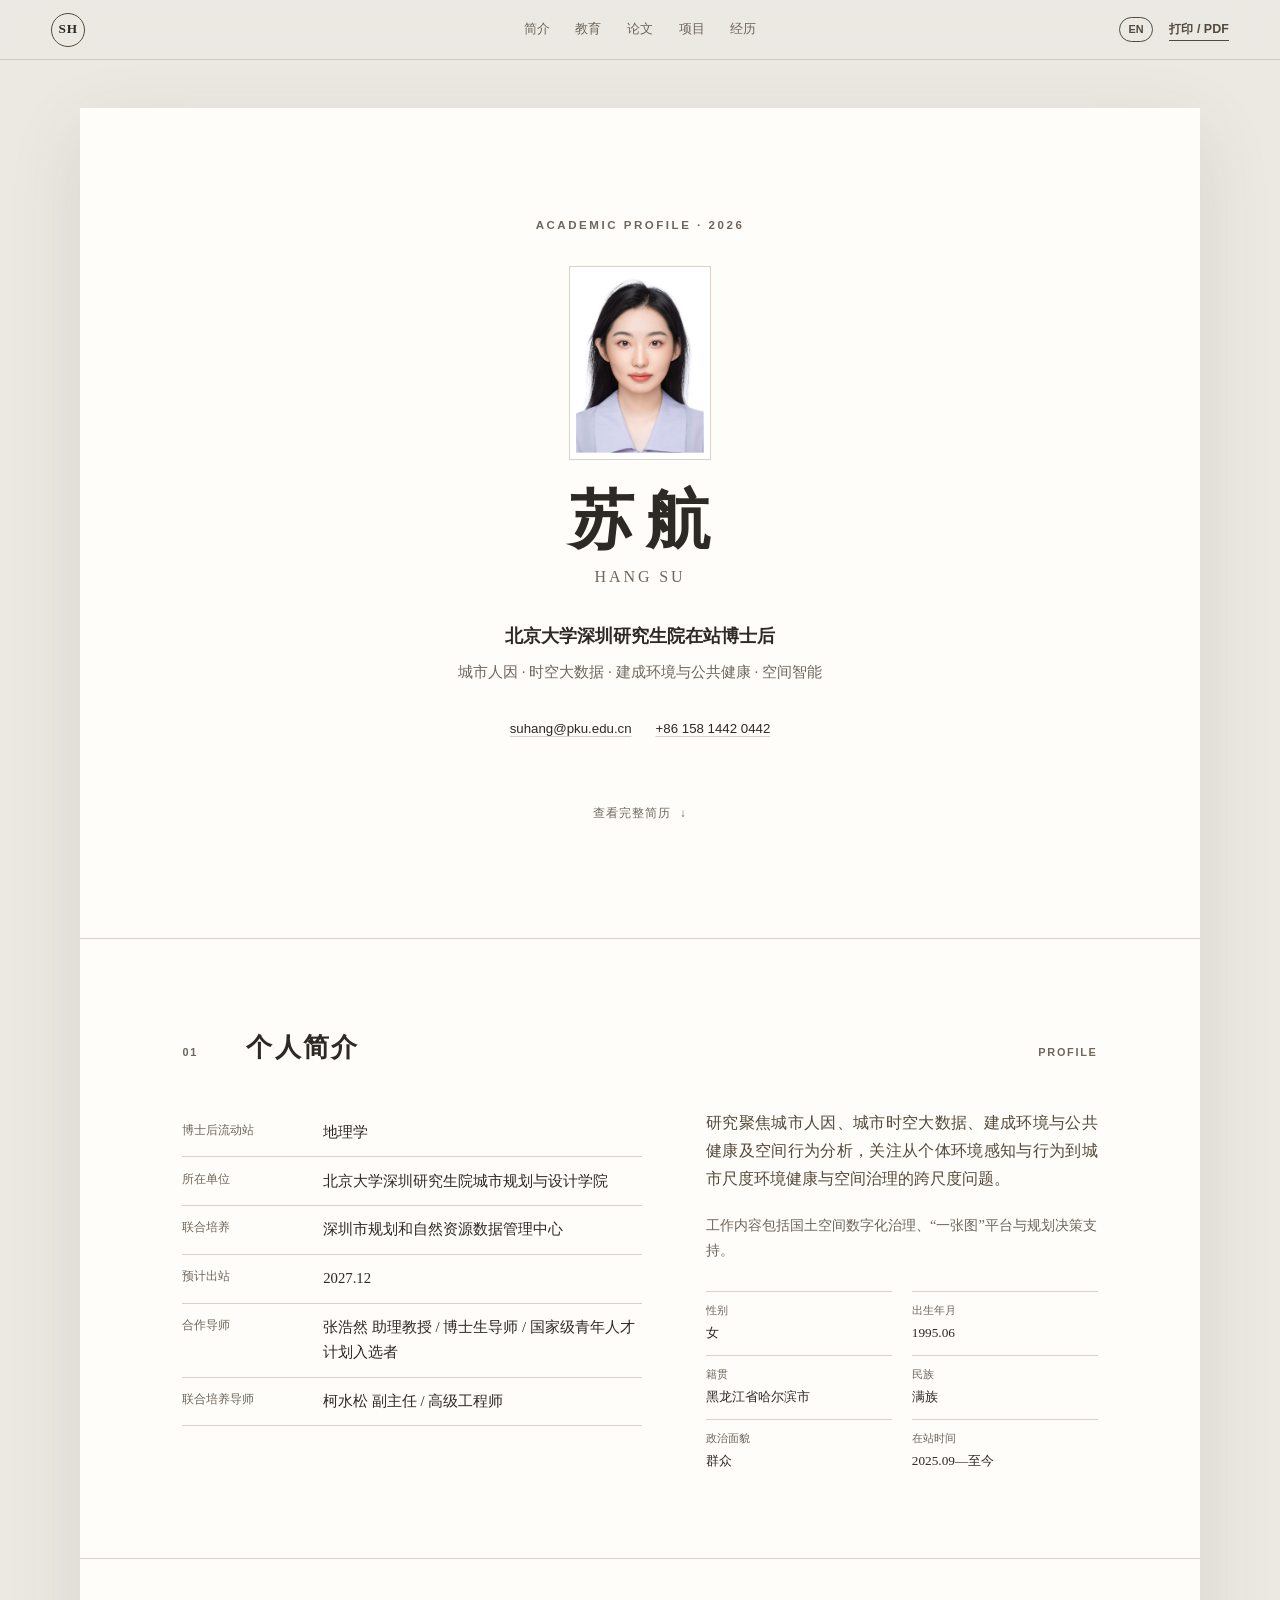
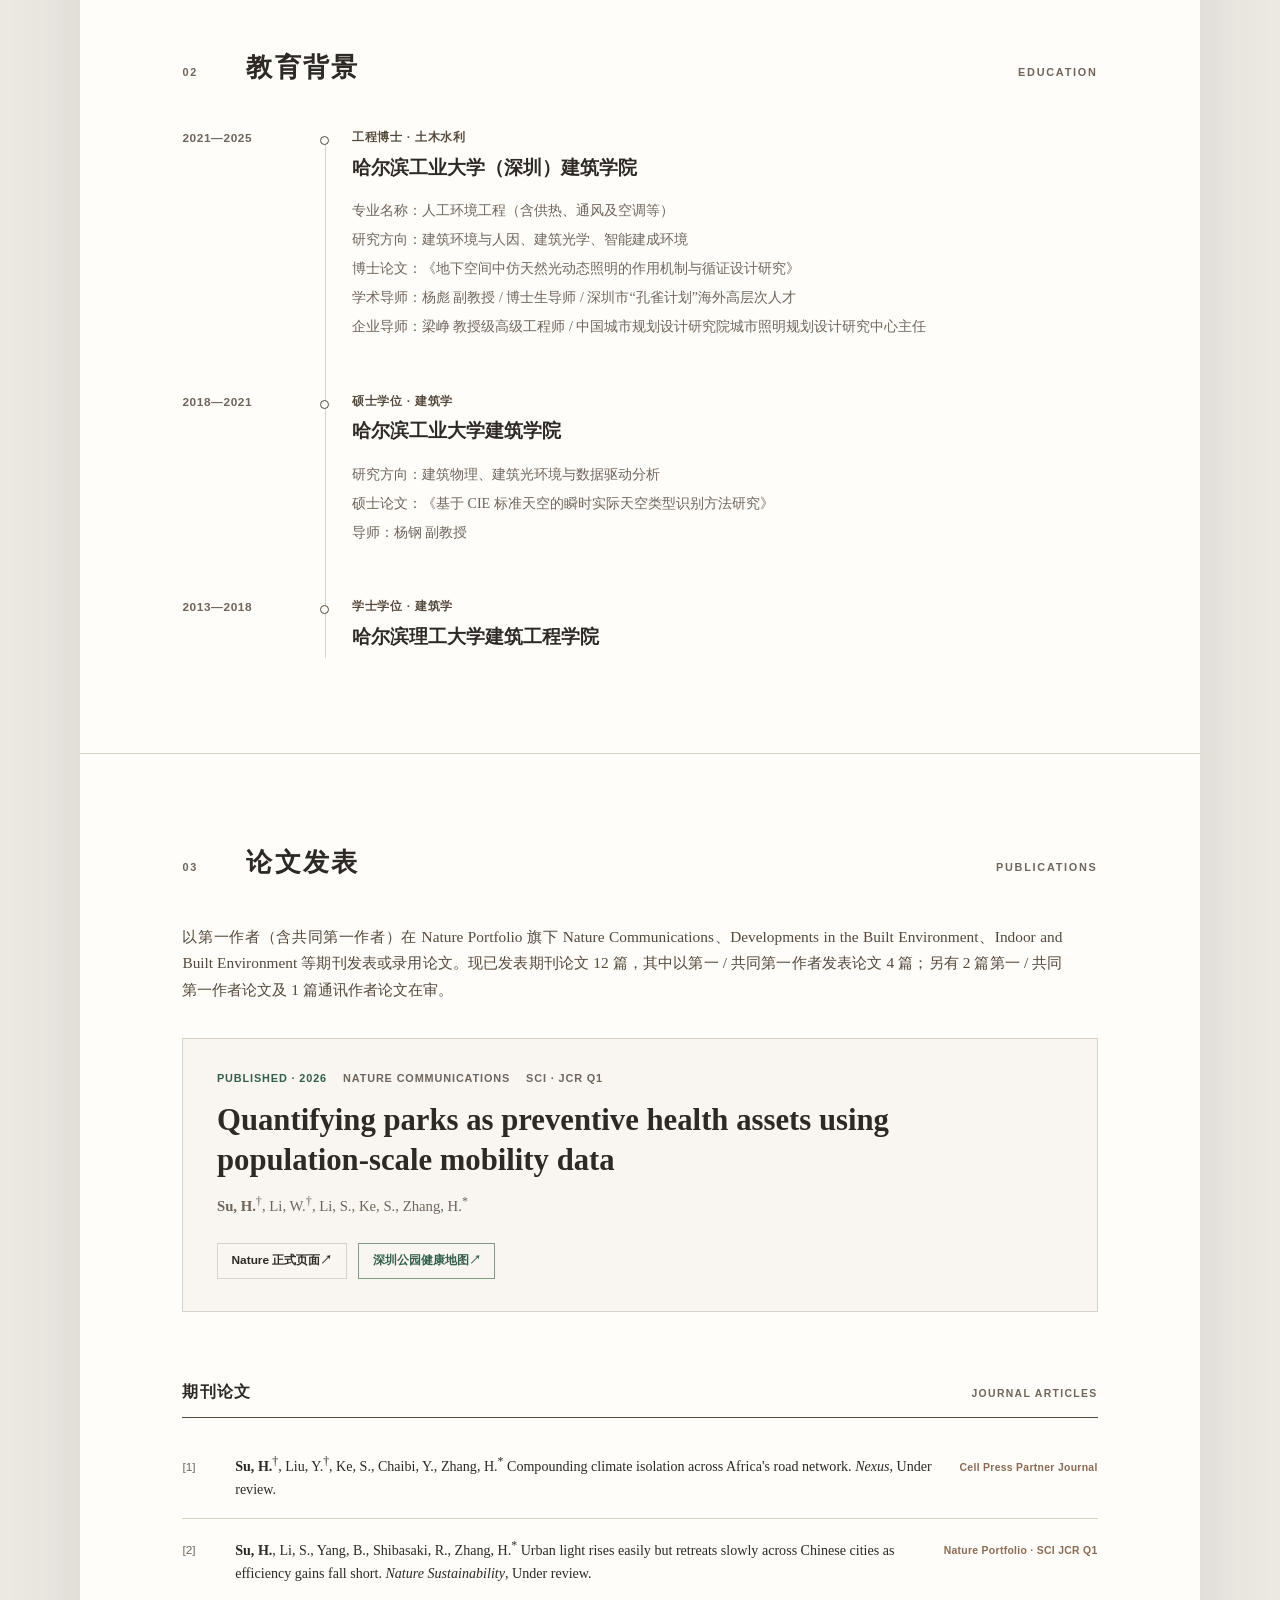
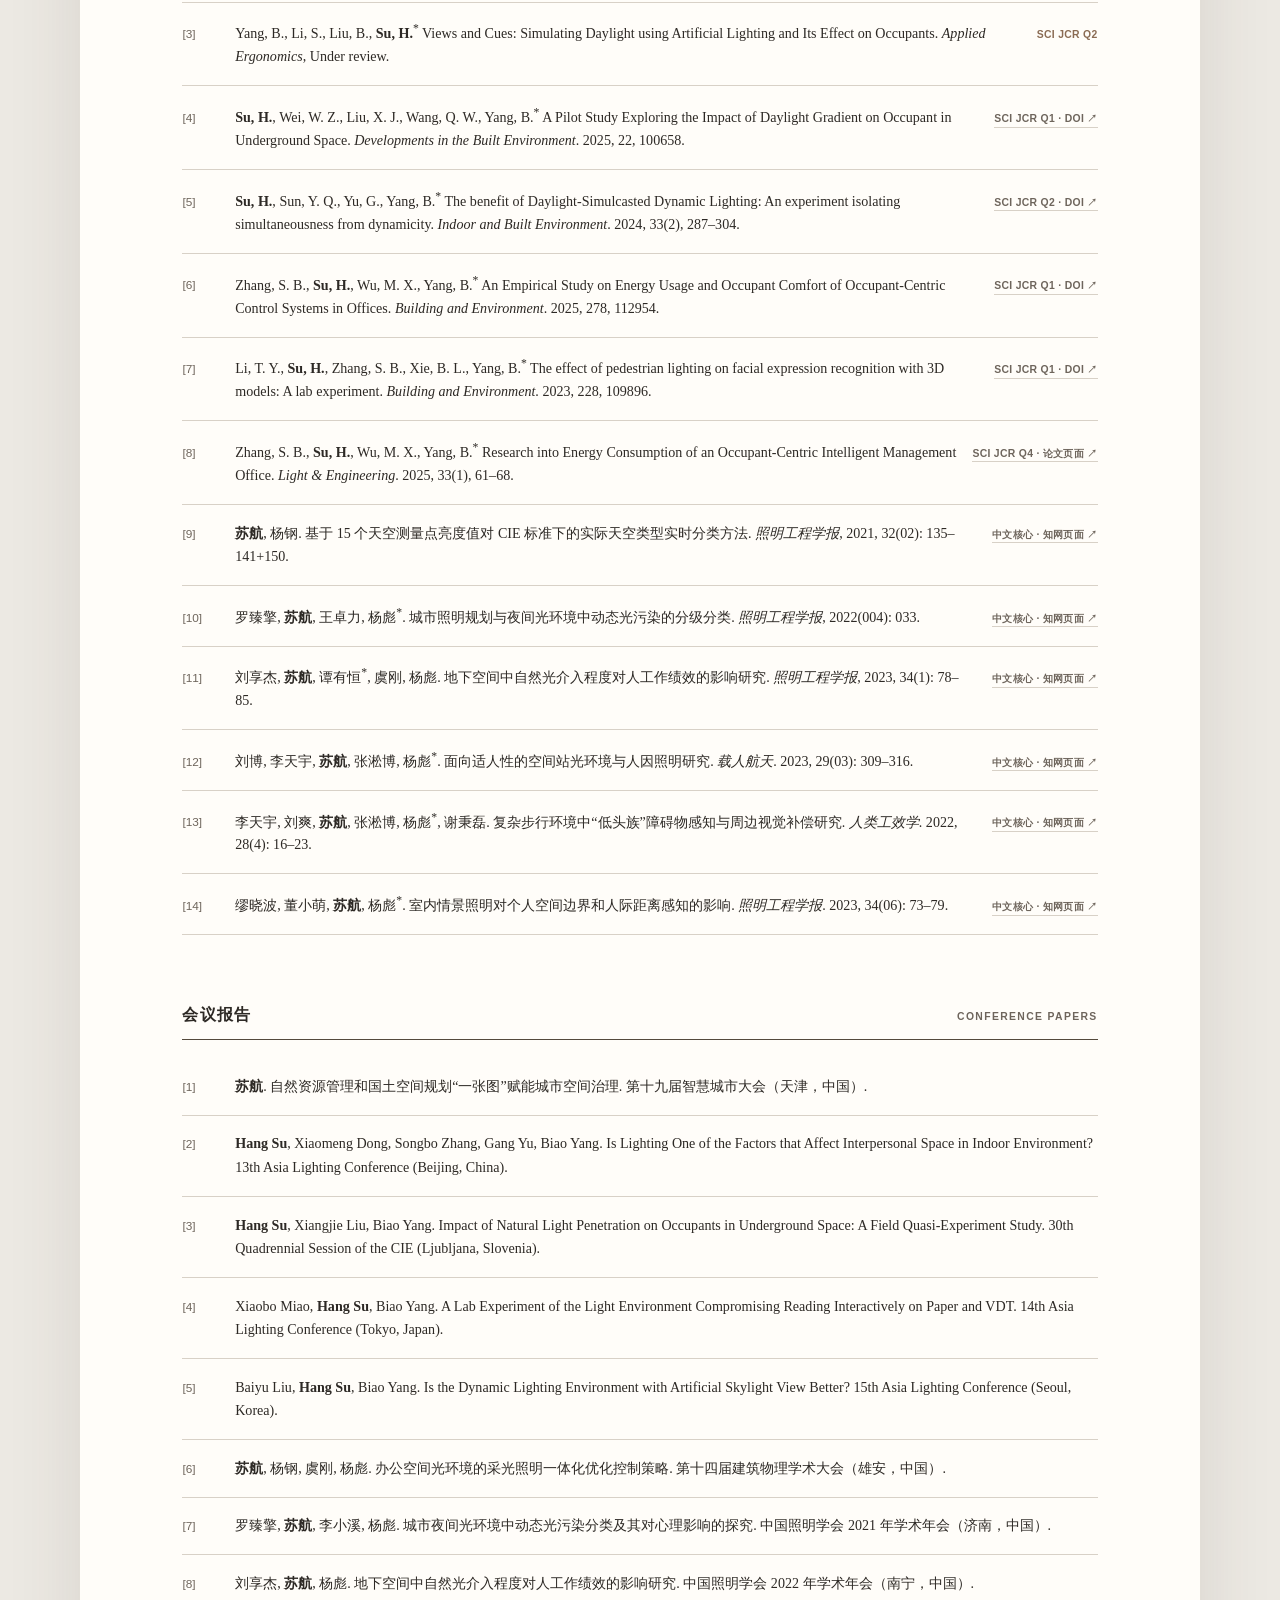
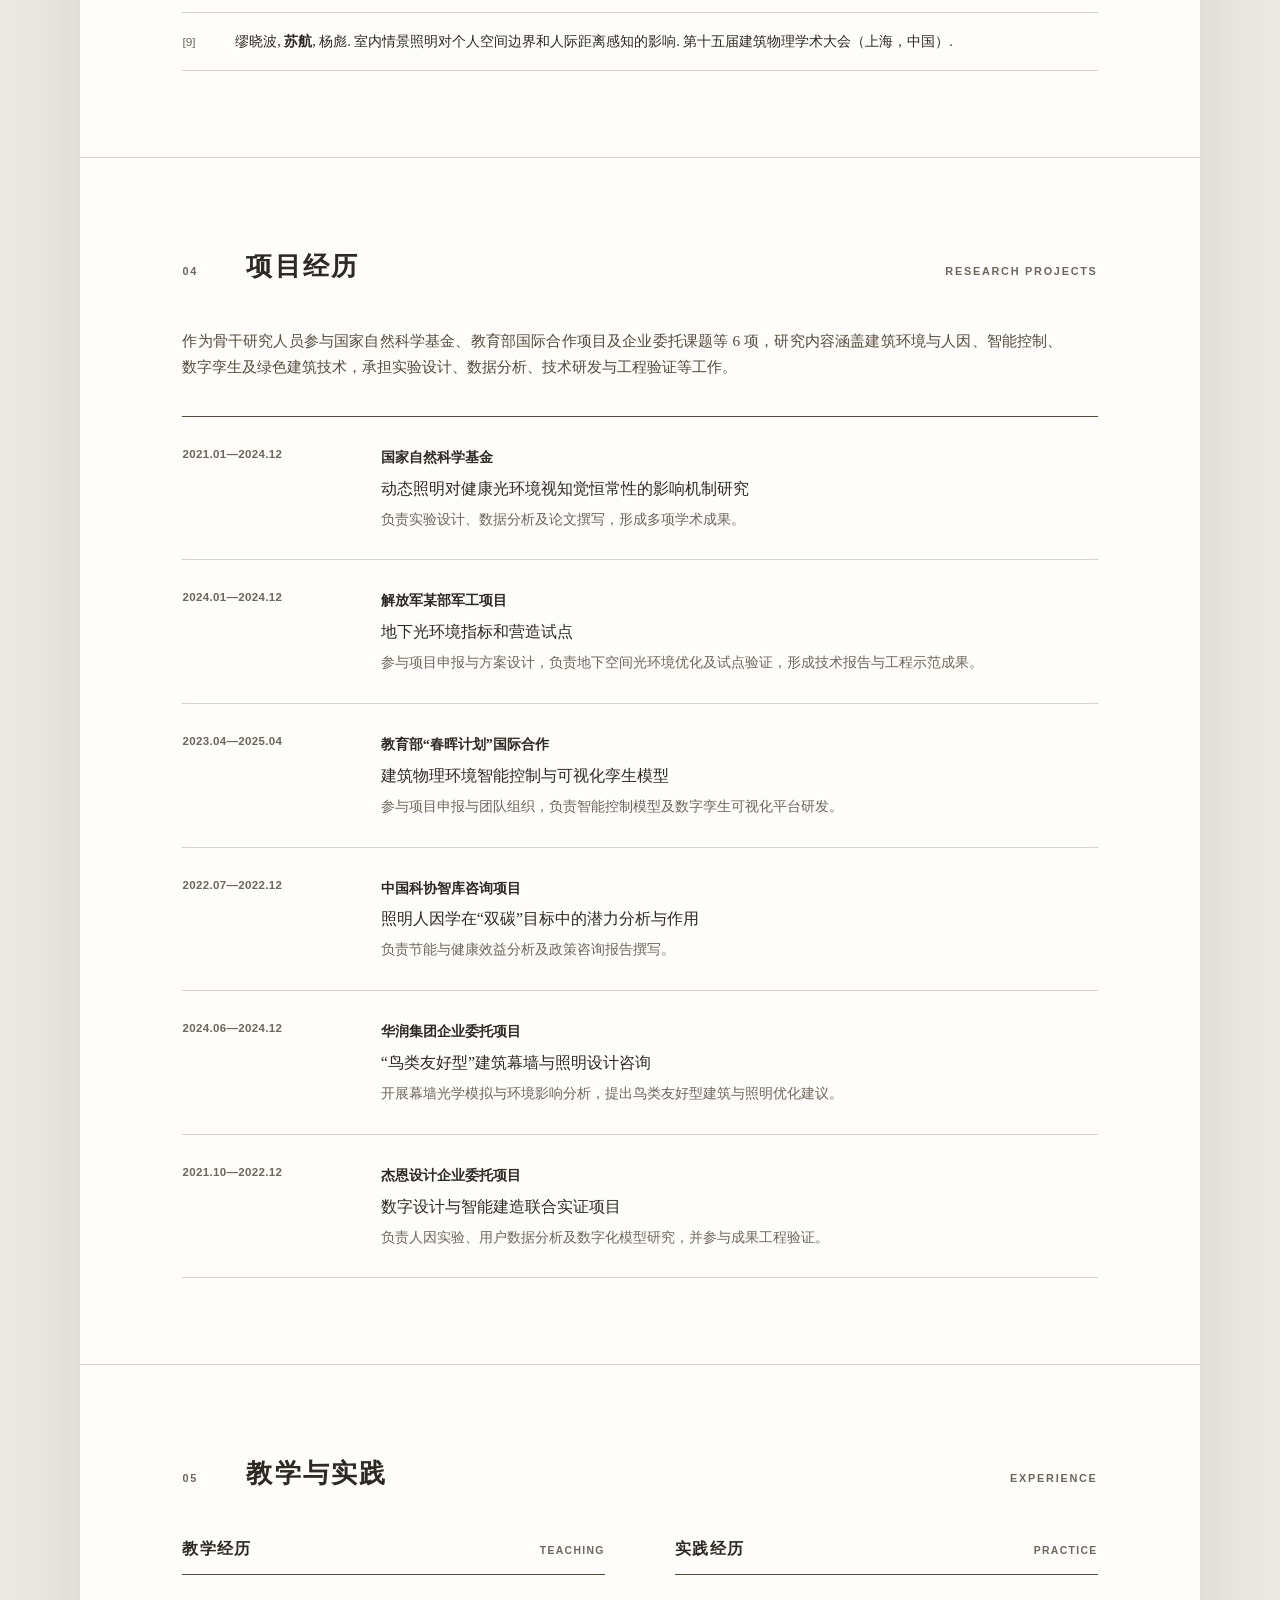
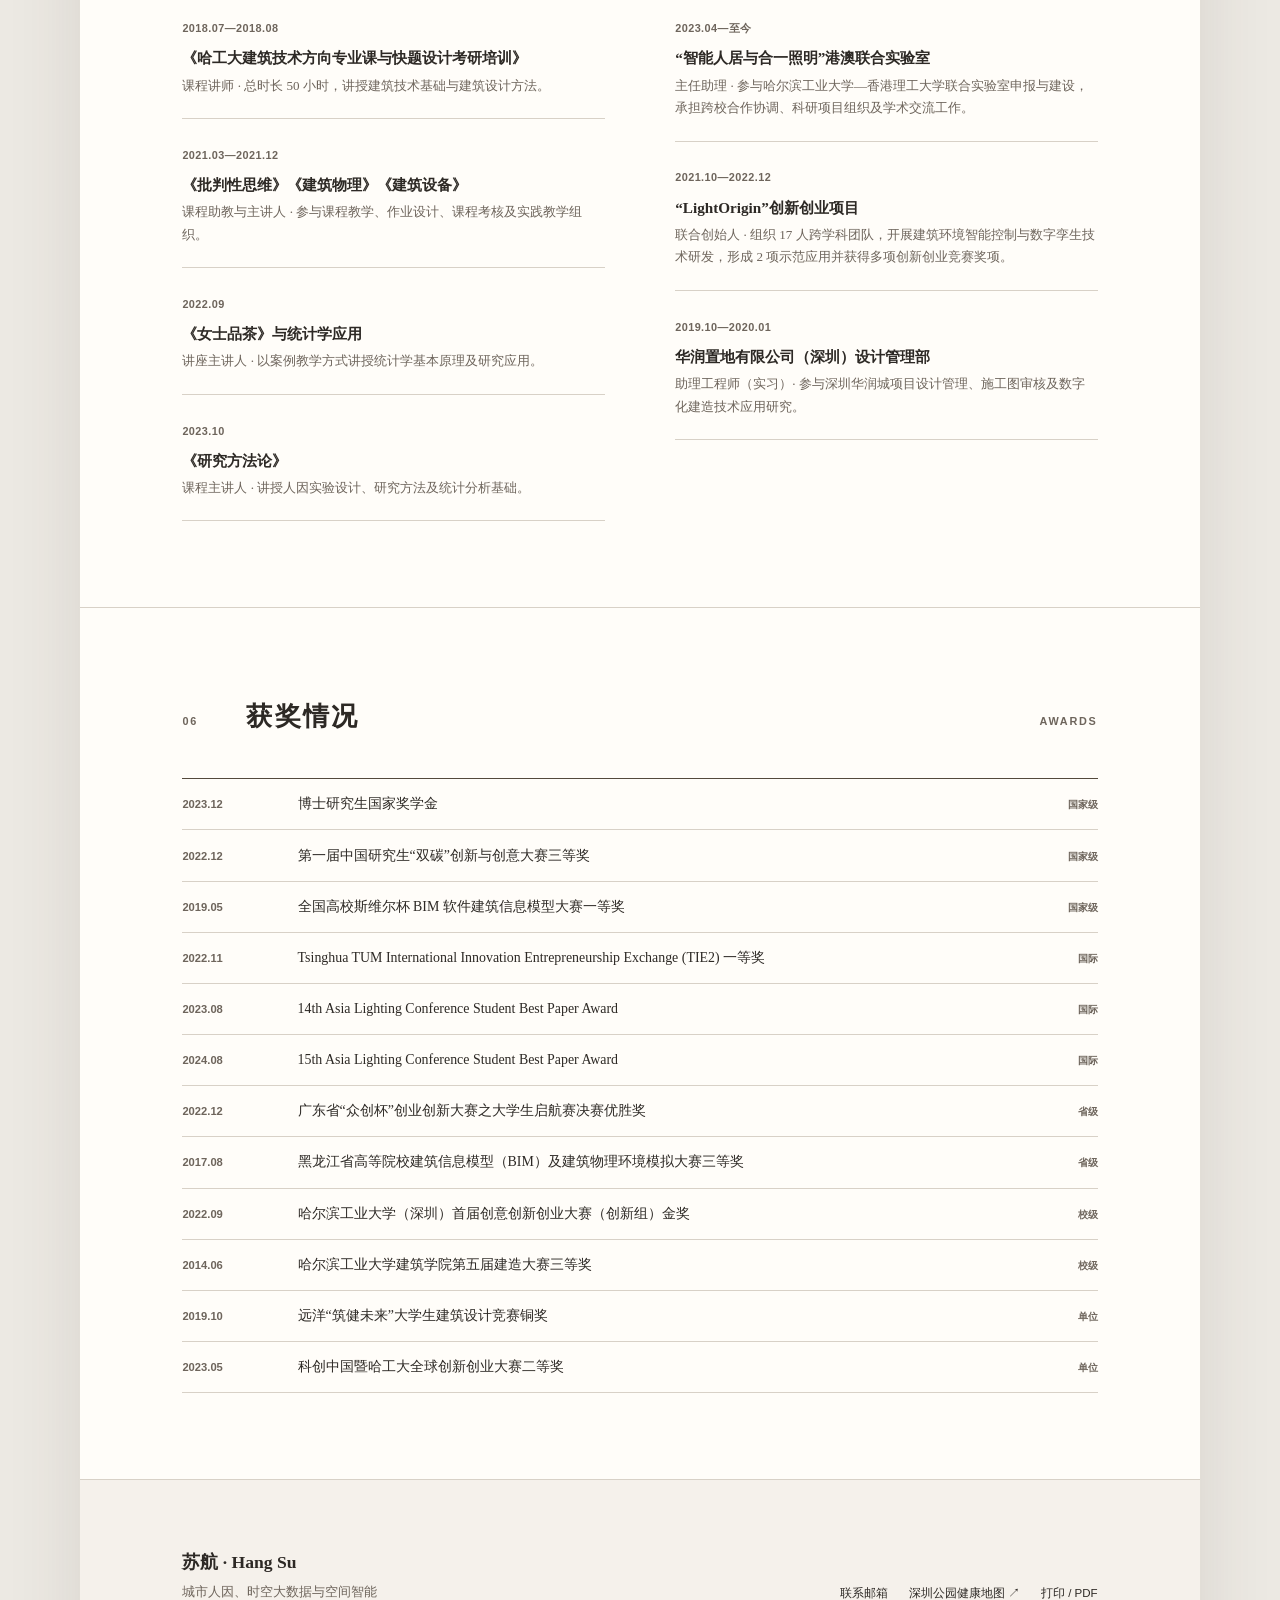
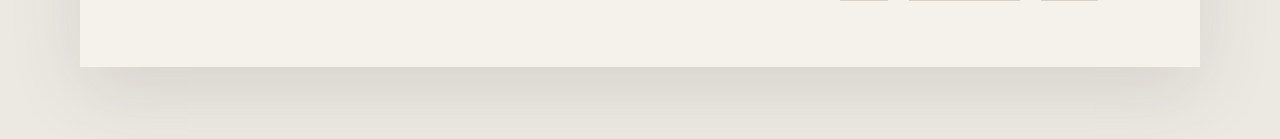
==== commit 20cc13fc: "Link published Nature Communications article" ====
--- a/index.html
+++ b/index.html
@@ -132,14 +132,14 @@
 
         <article class="featured-paper">
           <div class="paper-meta">
-            <span class="status">Accepted</span>
+            <span class="status">Published · 2026</span>
             <span>Nature Communications</span>
             <span>SCI · JCR Q1</span>
           </div>
           <h3>Quantifying parks as preventive health assets using population-scale mobility data</h3>
           <p><strong>Su, H.</strong><sup>†</sup>, Li, W.<sup>†</sup>, Li, S., Ke, S., Zhang, H.<sup>*</sup></p>
           <div class="paper-links">
-            <span class="paper-link pending" aria-label="论文页面将在正式上线后补充">论文页面待上线</span>
+            <a class="paper-link" href="https://www.nature.com/articles/s41467-026-78106-7" target="_blank" rel="noopener noreferrer" aria-label="打开 Nature Communications 论文正式页面">Nature 正式页面 <span aria-hidden="true">↗</span></a>
             <a class="paper-link tool-link" href="https://shenzhen-parks-health-map.sh642167141.chatgpt.site/?v=16" target="_blank" rel="noreferrer">深圳公园健康地图 <span aria-hidden="true">↗</span></a>
           </div>
         </article>
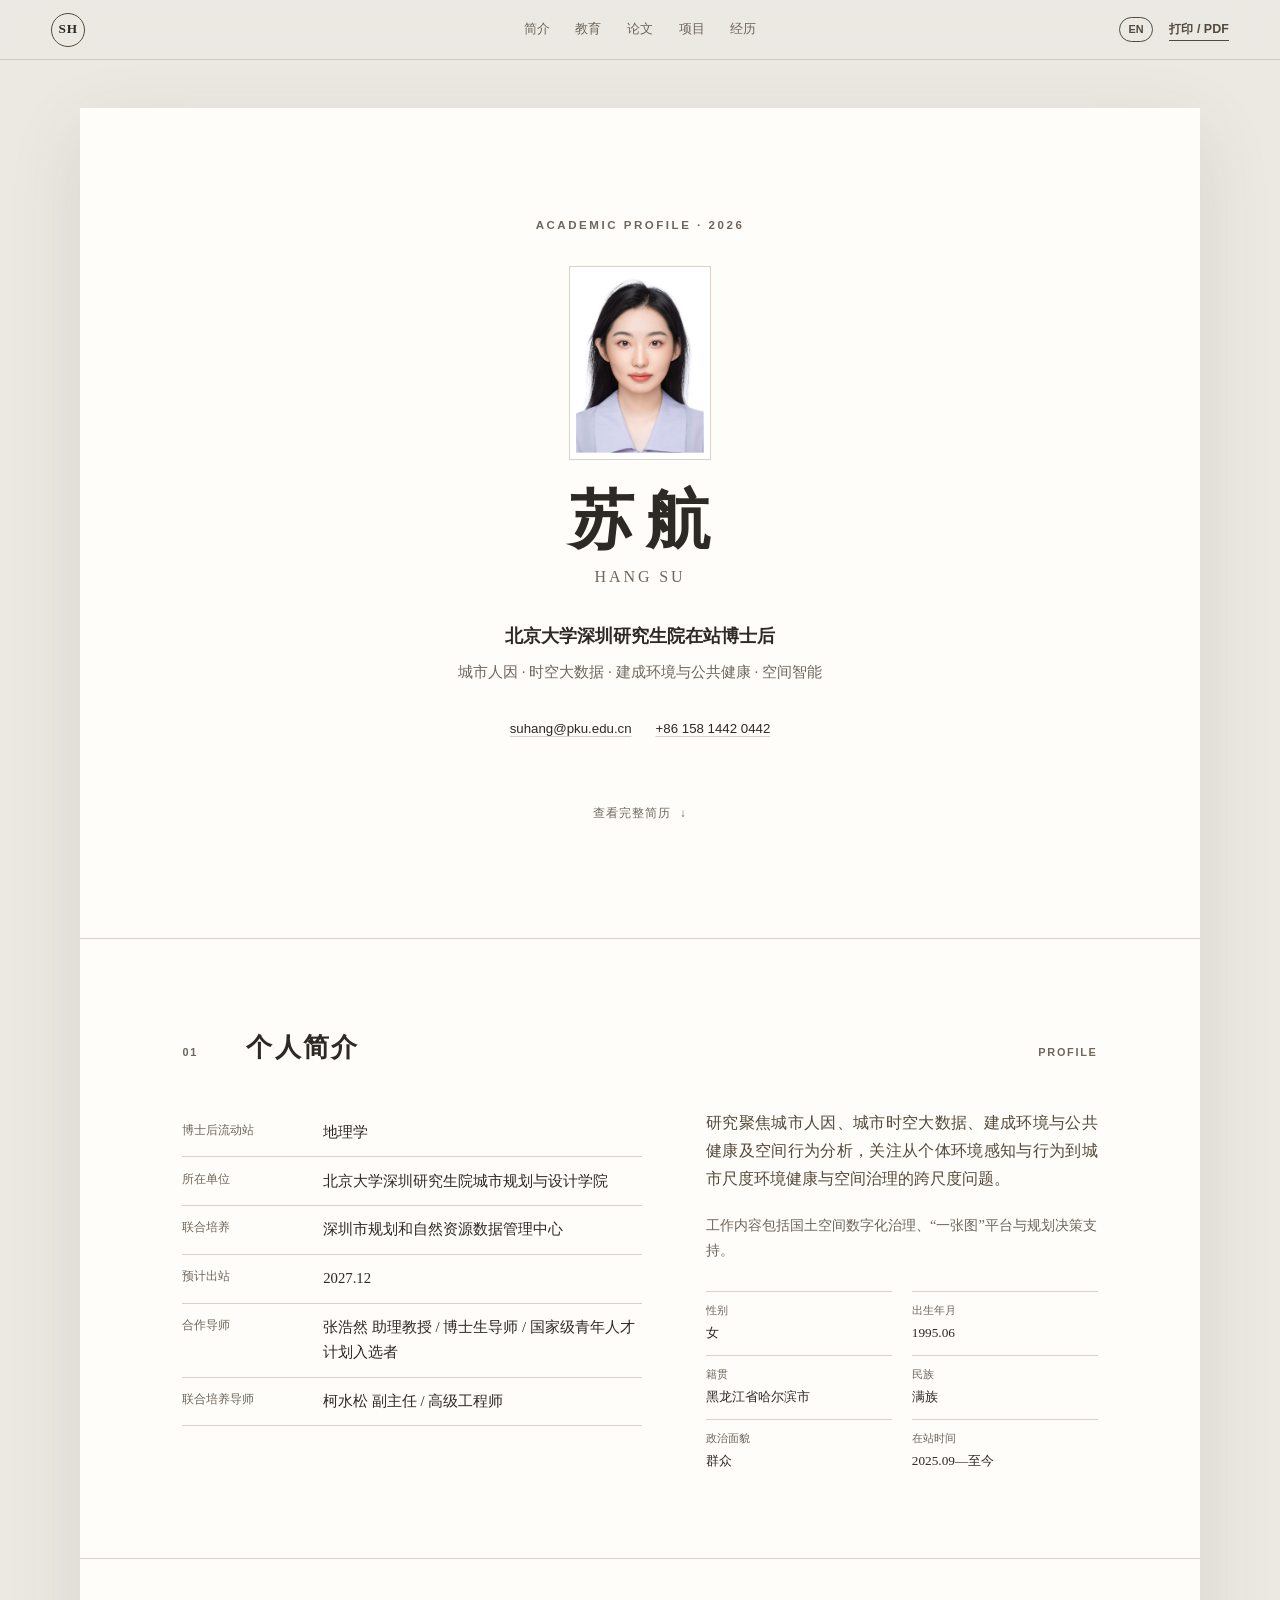
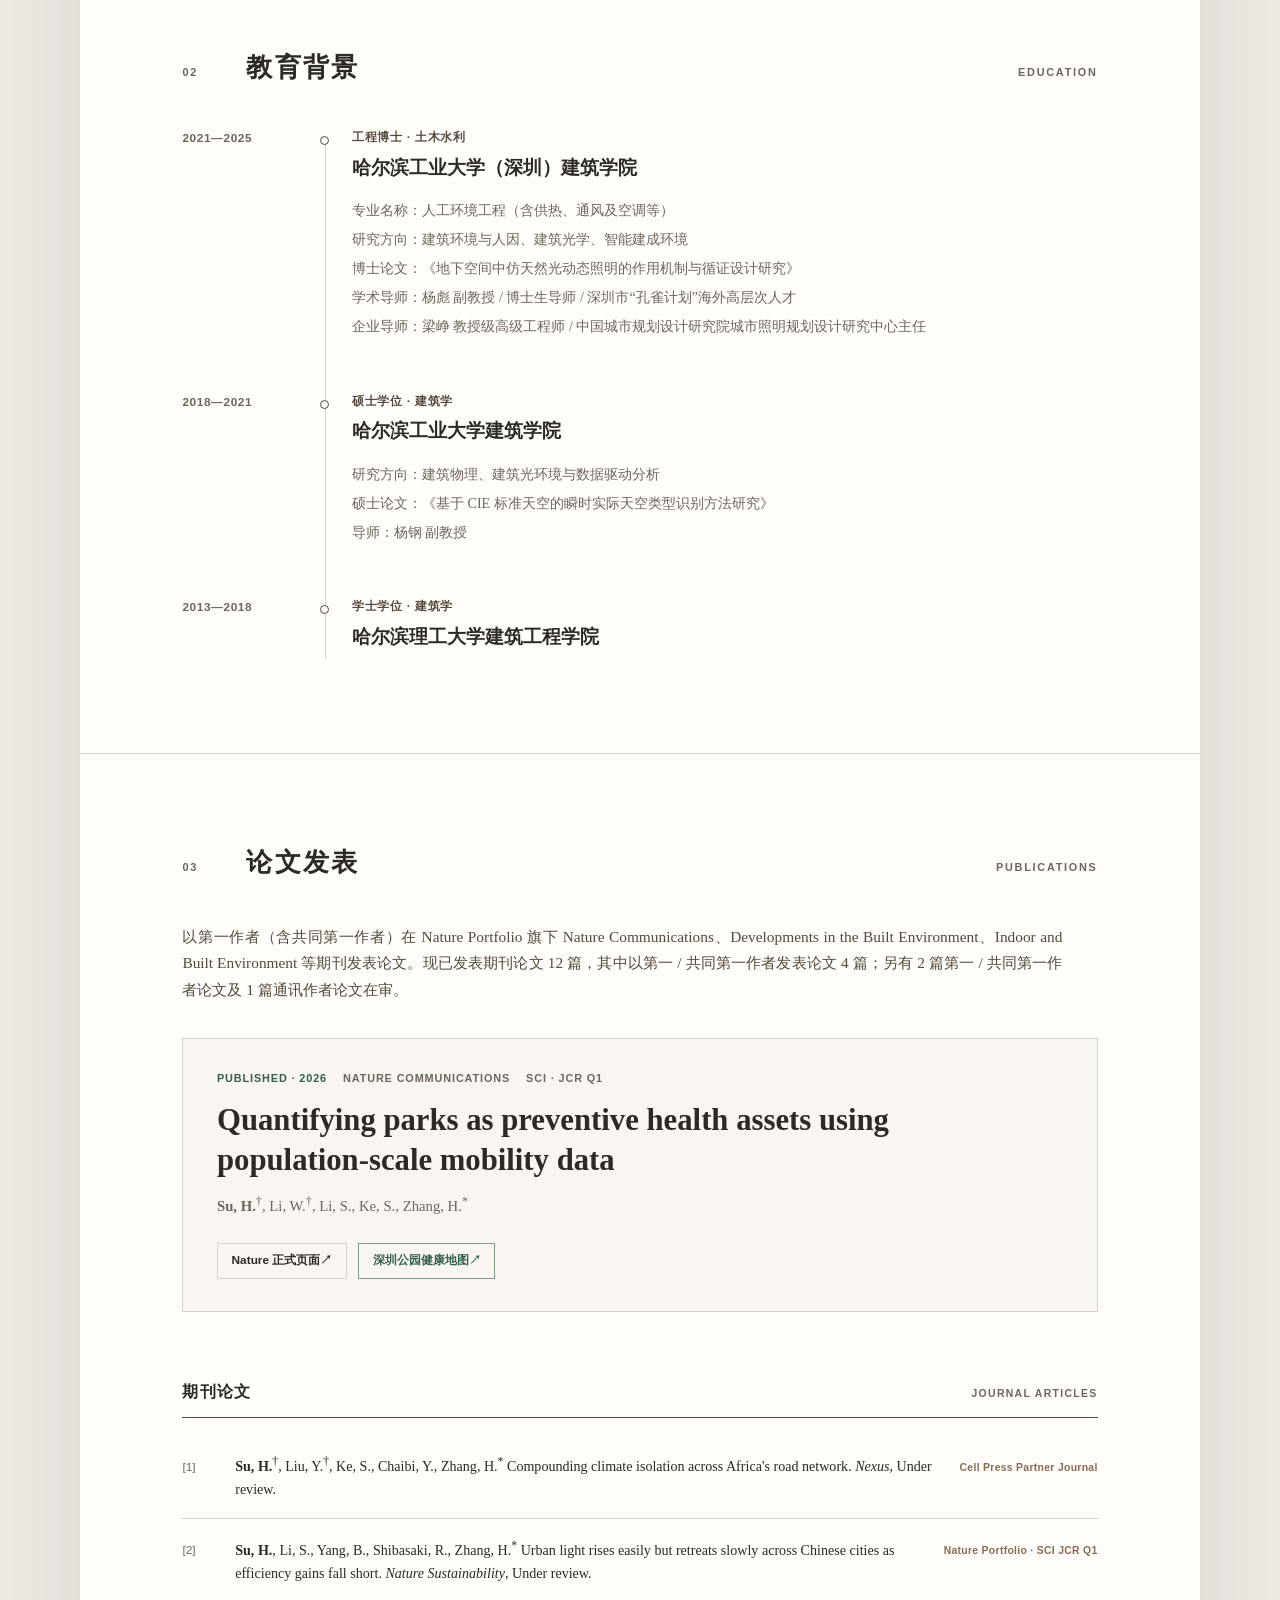
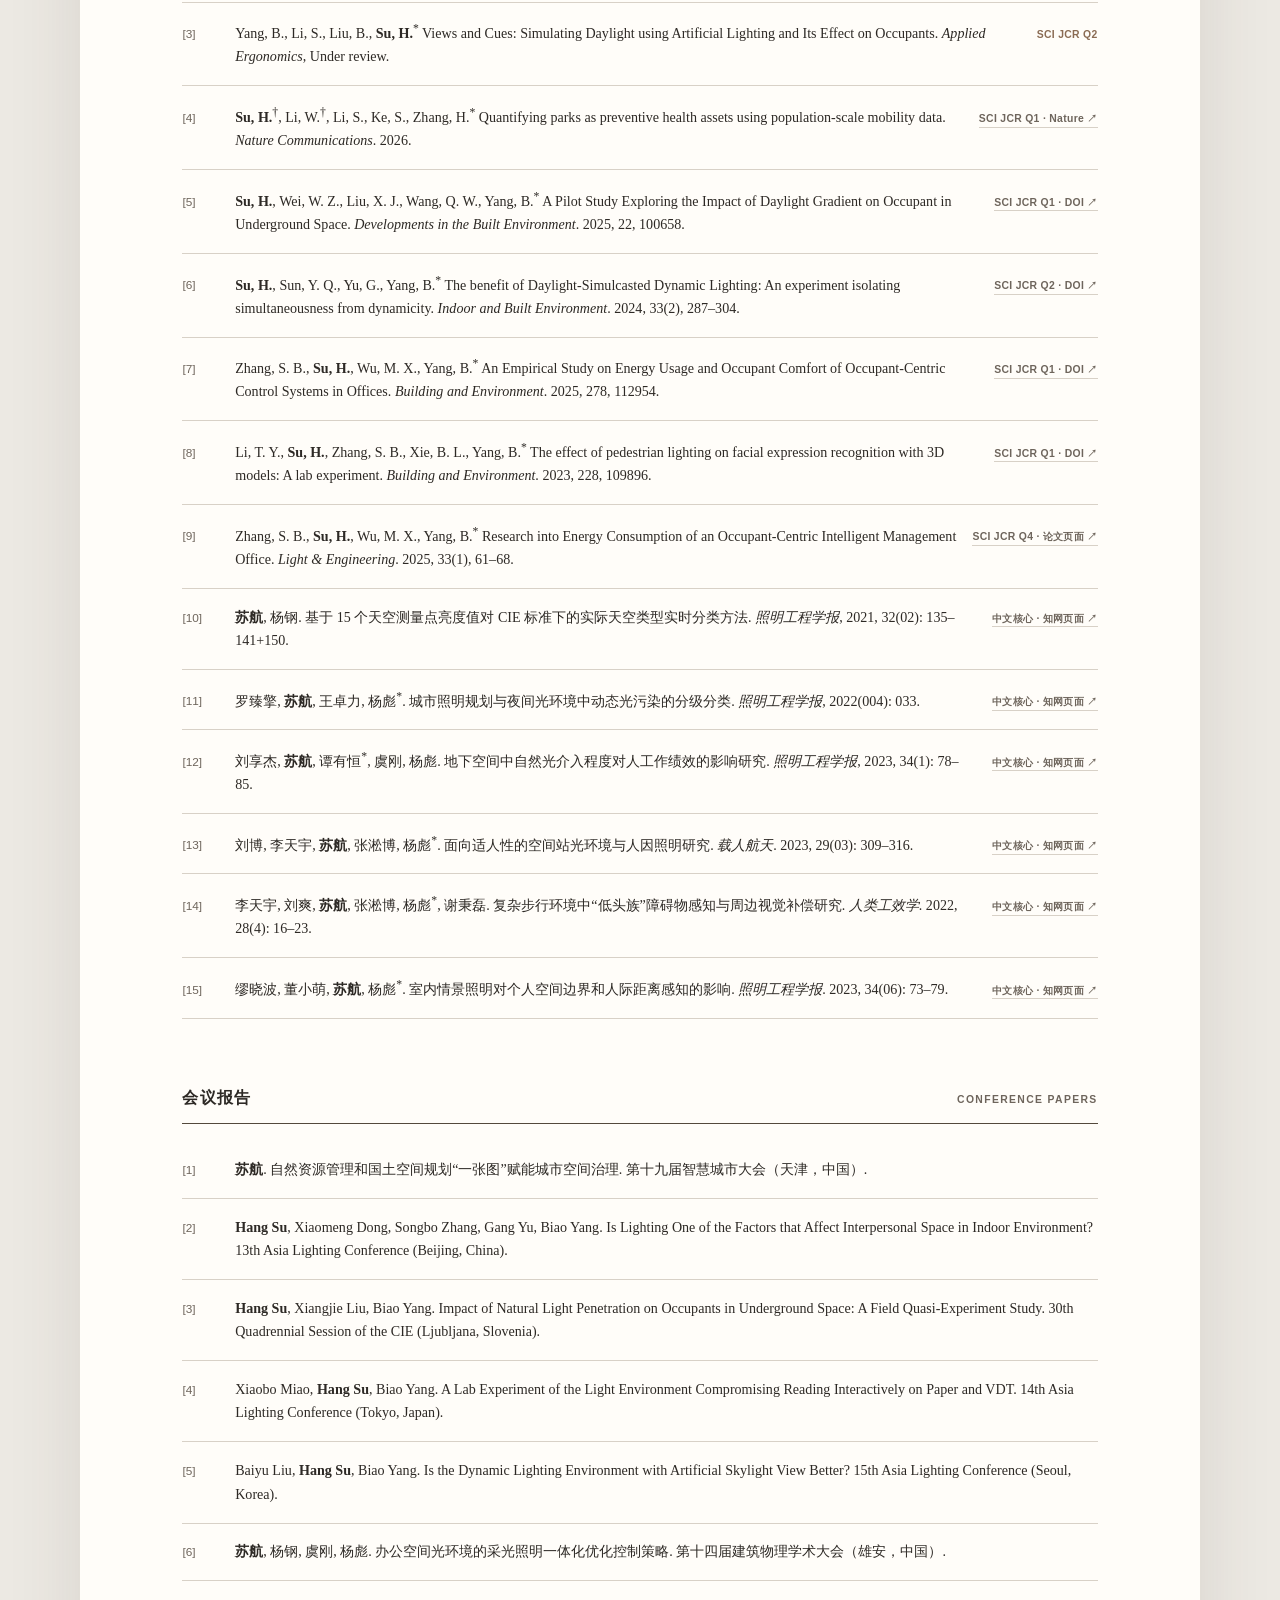
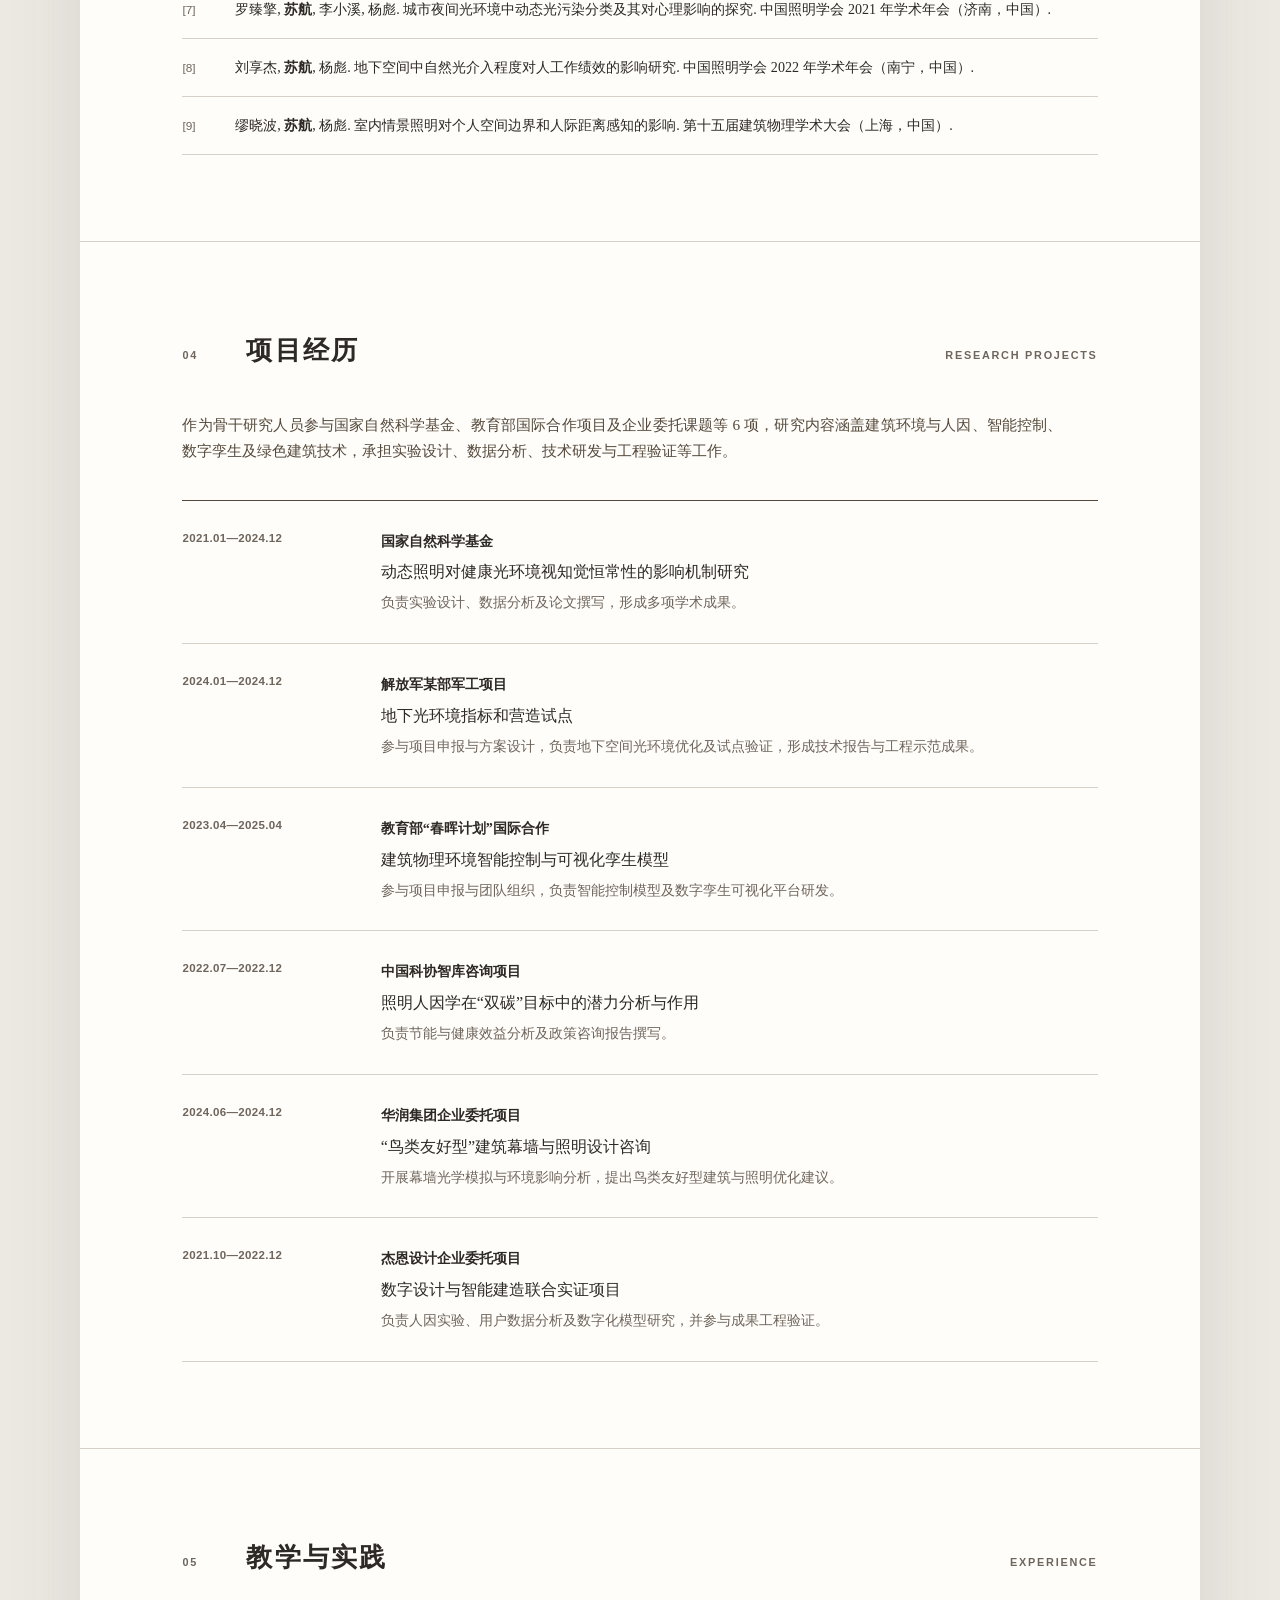
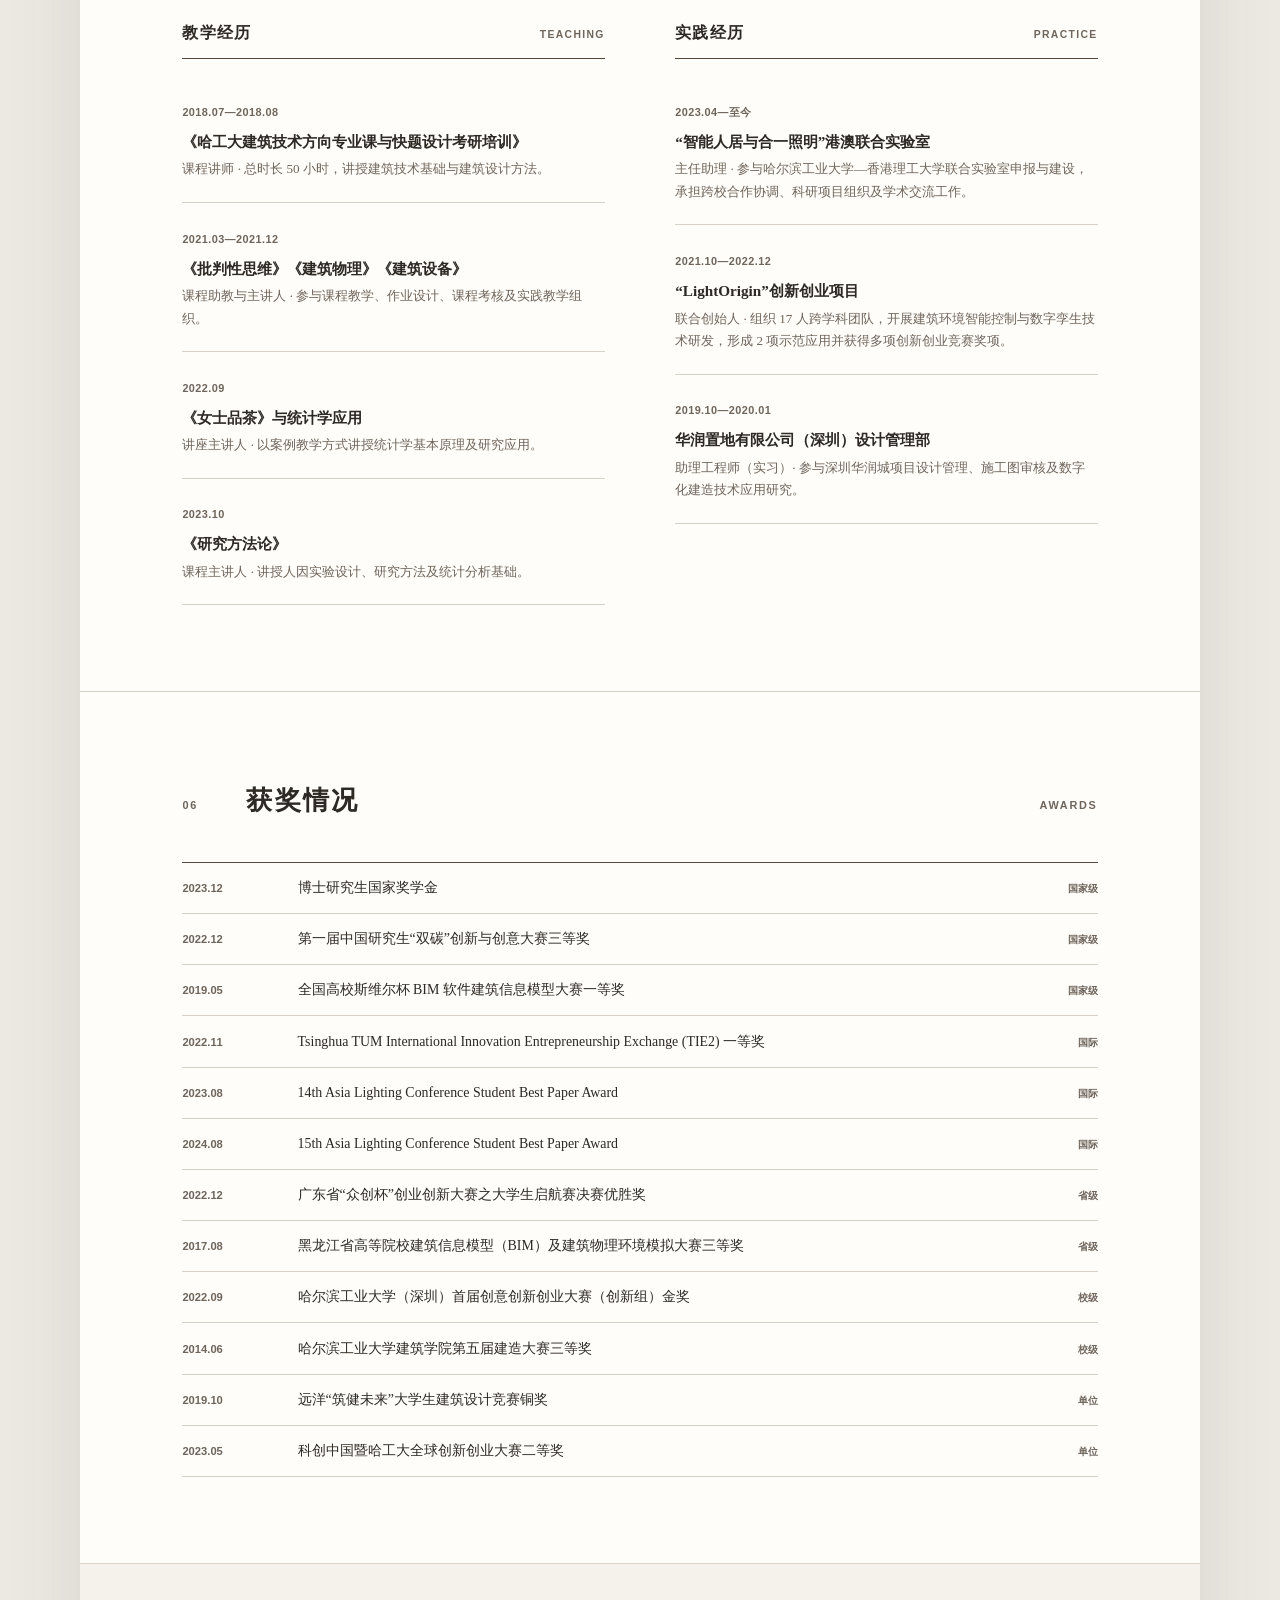
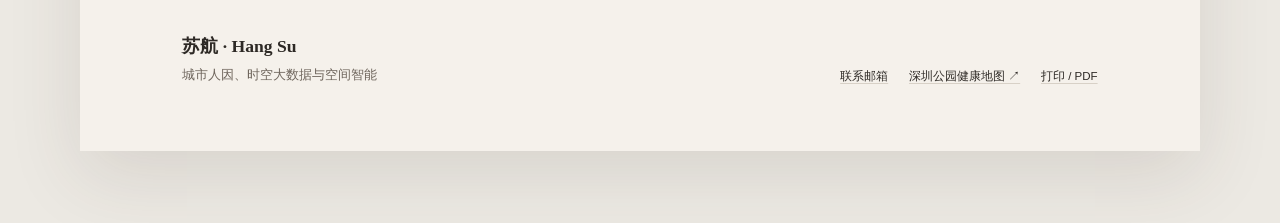
==== commit dcc184d4: "Add Nature Communications article to journal list" ====
--- a/index.html
+++ b/index.html
@@ -128,7 +128,7 @@
           <h2 id="publications-title">论文发表</h2>
           <span>Publications</span>
         </div>
-        <p class="section-intro">以第一作者（含共同第一作者）在 Nature Portfolio 旗下 Nature Communications、Developments in the Built Environment、Indoor and Built Environment 等期刊发表或录用论文。现已发表期刊论文 12 篇，其中以第一 / 共同第一作者发表论文 4 篇；另有 2 篇第一 / 共同第一作者论文及 1 篇通讯作者论文在审。</p>
+        <p class="section-intro">以第一作者（含共同第一作者）在 Nature Portfolio 旗下 Nature Communications、Developments in the Built Environment、Indoor and Built Environment 等期刊发表论文。现已发表期刊论文 12 篇，其中以第一 / 共同第一作者发表论文 4 篇；另有 2 篇第一 / 共同第一作者论文及 1 篇通讯作者论文在审。</p>
 
         <article class="featured-paper">
           <div class="paper-meta">
@@ -152,6 +152,7 @@
           <li class="under-review"><p><strong>Su, H.</strong><sup>†</sup>, Liu, Y.<sup>†</sup>, Ke, S., Chaibi, Y., Zhang, H.<sup>*</sup> Compounding climate isolation across Africa's road network. <em>Nexus</em>, Under review.</p><span>Cell Press Partner Journal</span></li>
           <li class="under-review"><p><strong>Su, H.</strong>, Li, S., Yang, B., Shibasaki, R., Zhang, H.<sup>*</sup> Urban light rises easily but retreats slowly across Chinese cities as efficiency gains fall short. <em>Nature Sustainability</em>, Under review.</p><span>Nature Portfolio · SCI JCR Q1</span></li>
           <li class="under-review"><p>Yang, B., Li, S., Liu, B., <strong>Su, H.</strong><sup>*</sup> Views and Cues: Simulating Daylight using Artificial Lighting and Its Effect on Occupants. <em>Applied Ergonomics</em>, Under review.</p><span>SCI JCR Q2</span></li>
+          <li><p><strong>Su, H.</strong><sup>†</sup>, Li, W.<sup>†</sup>, Li, S., Ke, S., Zhang, H.<sup>*</sup> Quantifying parks as preventive health assets using population-scale mobility data. <em>Nature Communications</em>. 2026.</p><a href="https://www.nature.com/articles/s41467-026-78106-7" target="_blank" rel="noopener noreferrer" aria-label="打开论文 Quantifying parks as preventive health assets using population-scale mobility data">SCI JCR Q1 · Nature ↗</a></li>
           <li><p><strong>Su, H.</strong>, Wei, W. Z., Liu, X. J., Wang, Q. W., Yang, B.<sup>*</sup> A Pilot Study Exploring the Impact of Daylight Gradient on Occupant in Underground Space. <em>Developments in the Built Environment</em>. 2025, 22, 100658.</p><a href="https://doi.org/10.1016/j.dibe.2025.100658" target="_blank" rel="noreferrer" aria-label="打开论文 A Pilot Study Exploring the Impact of Daylight Gradient on Occupant in Underground Space">SCI JCR Q1 · DOI ↗</a></li>
           <li><p><strong>Su, H.</strong>, Sun, Y. Q., Yu, G., Yang, B.<sup>*</sup> The benefit of Daylight-Simulcasted Dynamic Lighting: An experiment isolating simultaneousness from dynamicity. <em>Indoor and Built Environment</em>. 2024, 33(2), 287–304.</p><a href="https://doi.org/10.1177/1420326X231196218" target="_blank" rel="noreferrer" aria-label="打开论文 The benefit of Daylight-Simulcasted Dynamic Lighting">SCI JCR Q2 · DOI ↗</a></li>
           <li><p>Zhang, S. B., <strong>Su, H.</strong>, Wu, M. X., Yang, B.<sup>*</sup> An Empirical Study on Energy Usage and Occupant Comfort of Occupant-Centric Control Systems in Offices. <em>Building and Environment</em>. 2025, 278, 112954.</p><a href="https://doi.org/10.1016/j.buildenv.2025.112954" target="_blank" rel="noreferrer" aria-label="打开论文 An Empirical Study on Energy Usage and Occupant Comfort of Occupant-Centric Control Systems in Offices">SCI JCR Q1 · DOI ↗</a></li>
